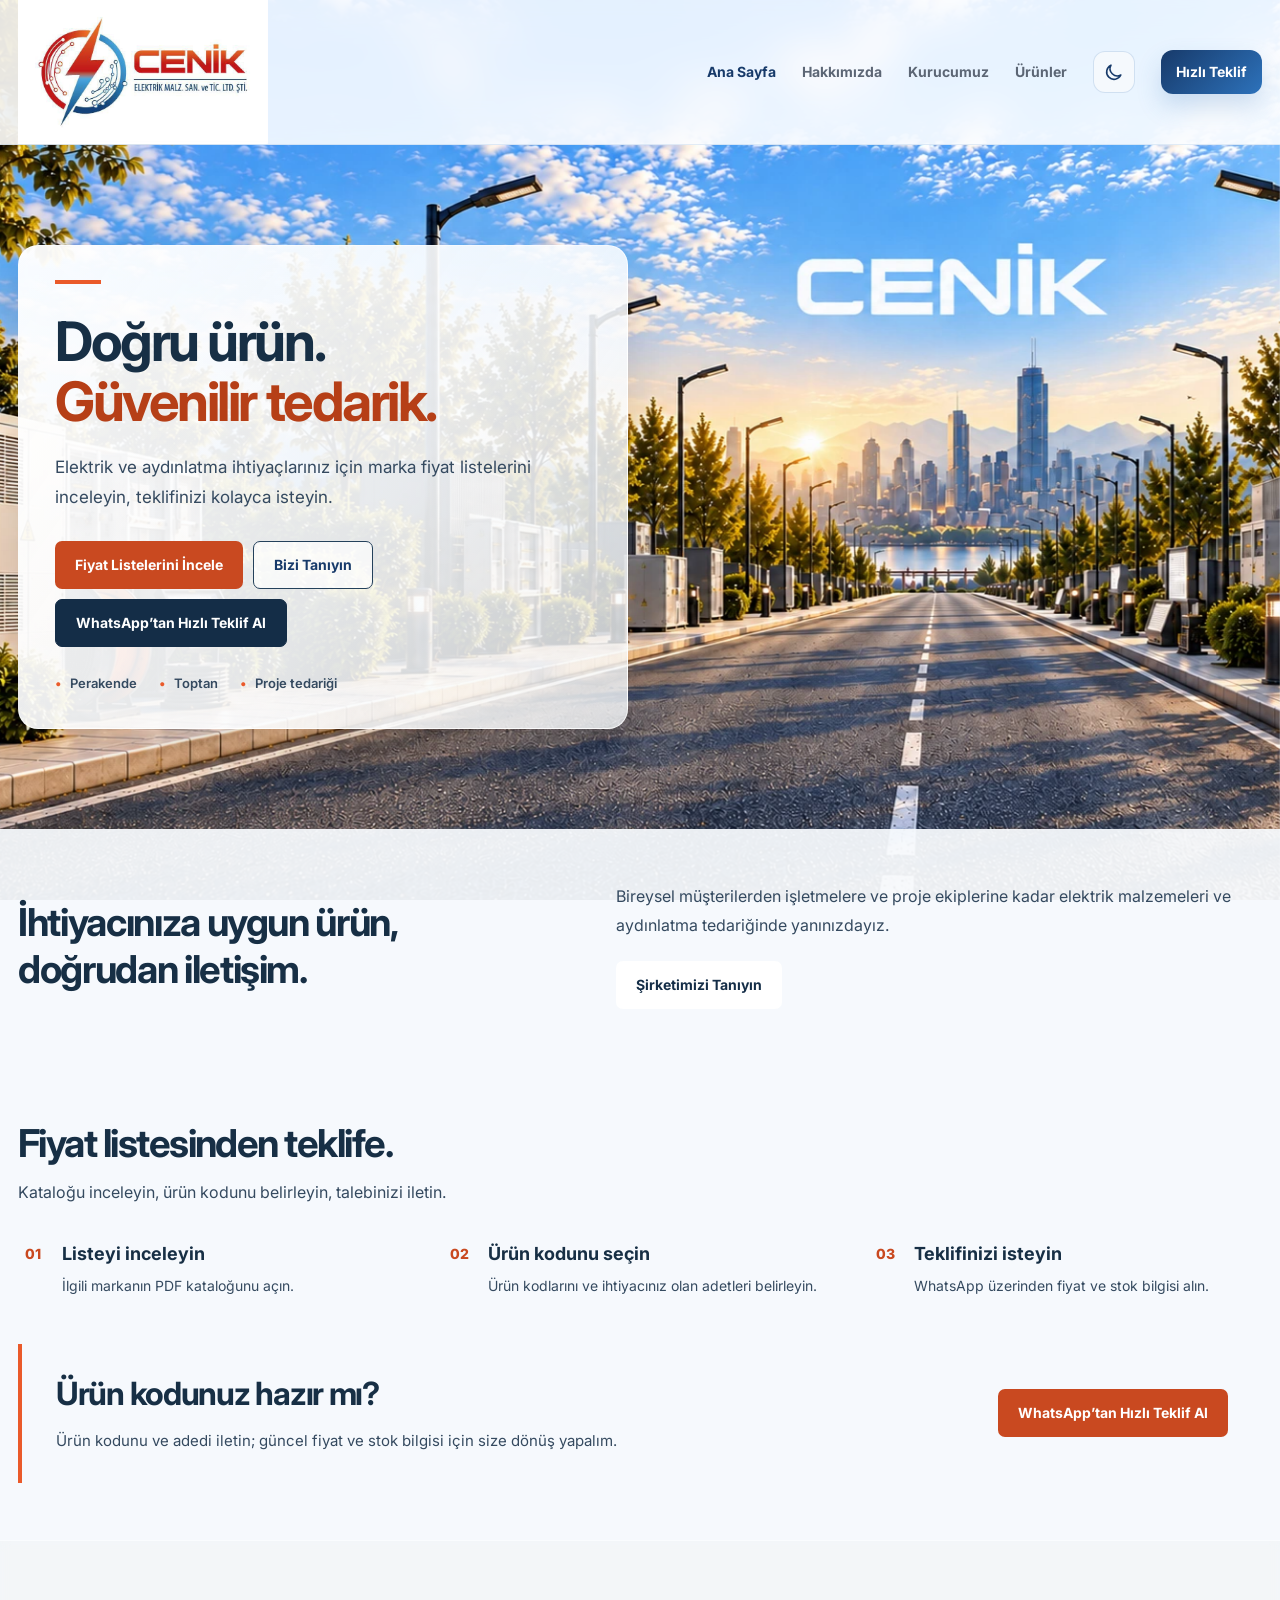
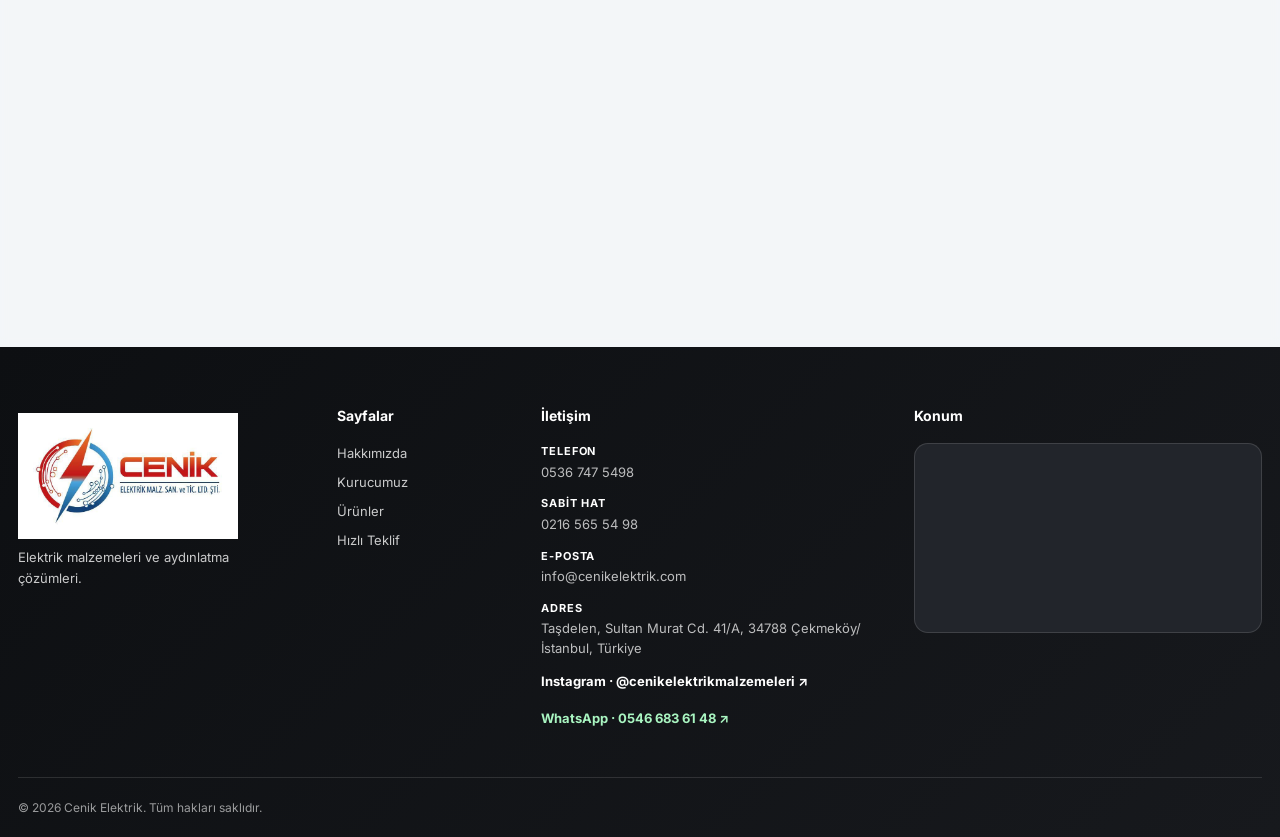
==== index.html @ 005398df "İlk site sürümü" ====
<!DOCTYPE html>
<html lang="tr">
<head>
  <link rel="icon" href="/assets/image/logo.png">
  <meta charset="UTF-8">
  <meta name="viewport" content="width=device-width, initial-scale=1.0">
  <meta name="description" content="Cenik Elektrik kurumsal tanıtım, ürün kataloğu ve teklif talep sitesi.">
  <title>Cenik Elektrik | Elektrik ve Aydınlatma Çözümleri</title>
  <link rel="preconnect" href="https://fonts.googleapis.com">
  <link rel="preconnect" href="https://fonts.gstatic.com" crossorigin>
  <link href="https://fonts.googleapis.com/css2?family=Inter:wght@400;500;600;700;800&display=swap" rel="stylesheet">
  <link rel="stylesheet" href="assets/css/style.css">
  <link rel="stylesheet" href="assets/css/dark-theme.css?v=20260923-v3" data-cenik-dark-theme>
  <script>
    try {
      document.documentElement.dataset.theme =
        localStorage.getItem('cenik-theme') === 'dark' ? 'dark' : 'light';
    } catch (_) {
      document.documentElement.dataset.theme = 'light';
    }
  </script>
</head>
<body>
  <header class="site-header">
    <div class="container nav-wrap">
      <a class="brand" href="index.html" aria-label="Cenik Elektrik ana sayfa"><img class="brand-logo" src="assets/img/logo.png" alt="Cenik Elektrik logosu"></a>

      <button class="menu-toggle" type="button" aria-label="Menüyü aç" aria-expanded="false">
        <span></span><span></span><span></span>
      </button>

      <nav class="main-nav" aria-label="Ana menü">
        <a class="active" href="index.html">Ana Sayfa</a>
        <a href="hakkimizda.html">Hakkımızda</a>
        <a href="kurucumuz.html">Kurucumuz</a>
        <a href="urunler.html">Ürünler</a>
        <button class="theme-toggle" type="button" aria-label="Karanlık temaya geç" title="Karanlık temaya geç" aria-pressed="false">
          <span class="theme-toggle-icon" aria-hidden="true">
            <svg viewBox="0 0 24 24">
              <path d="M20.2 15.6A8.7 8.7 0 0 1 8.4 3.8 8.9 8.9 0 1 0 20.2 15.6Z"></path>
            </svg>
          </span>
          <span class="theme-toggle-label">Koyu Tema</span>
        </button>
        <a class="quote-link" href="teklif.html">Hızlı Teklif</a>
      </nav>
    </div>
  </header>

  <main class="ce-refresh ce-home-page">
    <section class="hero ce-home-hero">
      <div class="container hero-grid">
        <div class="hero-copy">
          <h1>Doğru ürün.<br><span>Güvenilir tedarik.</span></h1>
          <p class="hero-text">Elektrik ve aydınlatma ihtiyaçlarınız için marka fiyat listelerini inceleyin, teklifinizi kolayca isteyin.</p>
          <div class="hero-actions">
            <a class="btn btn-primary" href="urunler.html">Fiyat Listelerini İncele</a>
            <a class="btn btn-secondary" href="hakkimizda.html">Bizi Tanıyın</a>
            <a class="btn btn-whatsapp" href="https://wa.me/905466836148?text=Merhaba%20Cenik%20Elektrik,%20fiyat%20ve%20stok%20bilgisi%20almak%20istiyorum." target="_blank" rel="noopener noreferrer">WhatsApp’tan Hızlı Teklif Al</a>
          </div>
          <div class="hero-points ce-service-types"><span>Perakende</span><span>Toptan</span><span>Proje tedariği</span></div>
        </div>
      </div>
    </section>

    <section class="section section-dark ce-company-section">
      <div class="container split-grid">
        <div>
          <h2>İhtiyacınıza uygun ürün, doğrudan iletişim.</h2>
        </div>
        <div>
          <p>Bireysel müşterilerden işletmelere ve proje ekiplerine kadar elektrik malzemeleri ve aydınlatma tedariğinde yanınızdayız.</p>
          <a class="btn btn-light" href="hakkimizda.html">Şirketimizi Tanıyın</a>
        </div>
      </div>
    </section>

    <section class="section process-section ce-process-section">
      <div class="container">
        <div class="section-heading process-heading">
          <div>
            <h2>Fiyat listesinden teklife.</h2>
            <p class="section-lead">Kataloğu inceleyin, ürün kodunu belirleyin, talebinizi iletin.</p>
          </div>
        </div>

        <div class="steps-grid process-grid">
          <article class="step-card process-card"><span>01</span><h3>Listeyi inceleyin</h3><p>İlgili markanın PDF kataloğunu açın.</p></article>
          <article class="step-card process-card"><span>02</span><h3>Ürün kodunu seçin</h3><p>Ürün kodlarını ve ihtiyacınız olan adetleri belirleyin.</p></article>
          <article class="step-card process-card"><span>03</span><h3>Teklifinizi isteyin</h3><p>WhatsApp üzerinden fiyat ve stok bilgisi alın.</p></article>
        </div>
      </div>
    </section>

    <section class="section contact-banner ce-contact-section">
      <div class="container contact-banner-inner">
        <div>
          <h2>Ürün kodunuz hazır mı?</h2>
          <p>Ürün kodunu ve adedi iletin; güncel fiyat ve stok bilgisi için size dönüş yapalım.</p>
        </div>
        <a class="btn btn-primary" href="teklif.html">WhatsApp’tan Hızlı Teklif Al</a>
      </div>
    </section>

    <section class="section partners-section" aria-labelledby="partners-title">
      <div class="container">
        <div class="section-heading partners-heading">
          <div>
            <h2 id="partners-title">Çözüm Ortaklarımız</h2>
            <p class="section-lead">Çalıştığımız markaların güncel katalog ve fiyat listelerine Ürünler sayfasından ulaşabilirsiniz. İlgilendiğiniz markanın listesini açın, ürün kodunu belirleyin ve WhatsApp üzerinden hızlıca teklif isteyin.</p>
          </div>
        </div>
      </div>
      <div class="partners-marquee" aria-label="Çözüm ortakları logo şeridi">
        <div class="partners-track">
          <div class="partners-group">
              <a class="partner-logo-slot" href="assets/fiyat-listeleri/philips-signify.pdf" target="_blank" rel="noopener noreferrer" aria-label="Philips / Signify fiyat listesini aç" title="Philips / Signify fiyat listesini aç"><img src="assets/img/partners/logo1.jpg" alt="Philips / Signify"></a>
              <a class="partner-logo-slot" href="assets/fiyat-listeleri/ledvance-osram-2026.pdf" target="_blank" rel="noopener noreferrer" aria-label="Ledvance / OSRAM fiyat listesini aç" title="Ledvance / OSRAM fiyat listesini aç"><img src="assets/img/partners/logo2.jpg" alt="Ledvance / OSRAM"></a>
              <a class="partner-logo-slot" href="assets/fiyat-listeleri/ecolink-2026.pdf" target="_blank" rel="noopener noreferrer" aria-label="EcoLink fiyat listesini aç" title="EcoLink fiyat listesini aç"><img src="assets/img/partners/logo3.jpg" alt="EcoLink"></a>
              <a class="partner-logo-slot" href="assets/fiyat-listeleri/alkan-2026.pdf" target="_blank" rel="noopener noreferrer" aria-label="Alkan Aydınlatma fiyat listesini aç" title="Alkan Aydınlatma fiyat listesini aç"><img src="assets/img/partners/logo4.jpg" alt="Alkan Aydınlatma"></a>
              <a class="partner-logo-slot" href="assets/fiyat-listeleri/prysmian.pdf" target="_blank" rel="noopener noreferrer" aria-label="Prysmian fiyat listesini aç" title="Prysmian fiyat listesini aç"><img src="assets/img/partners/logo5.jpg" alt="Prysmian"></a>
              <a class="partner-logo-slot" href="assets/fiyat-listeleri/recber-kablo.pdf" target="_blank" rel="noopener noreferrer" aria-label="Reçber Kablo fiyat listesini aç" title="Reçber Kablo fiyat listesini aç"><img src="assets/img/partners/logo6.jpg" alt="Reçber Kablo"></a>
              <a class="partner-logo-slot" href="assets/fiyat-listeleri/schneider-electric.pdf" target="_blank" rel="noopener noreferrer" aria-label="Schneider Electric fiyat listesini aç" title="Schneider Electric fiyat listesini aç"><img src="assets/img/partners/logo7.jpg" alt="Schneider Electric"></a>
              <a class="partner-logo-slot" href="assets/fiyat-listeleri/chint.pdf" target="_blank" rel="noopener noreferrer" aria-label="CHINT fiyat listesini aç" title="CHINT fiyat listesini aç"><img src="assets/img/partners/logo8.jpg" alt="CHINT"></a>
              <a class="partner-logo-slot" href="assets/fiyat-listeleri/entes-2026.pdf" target="_blank" rel="noopener noreferrer" aria-label="ENTES fiyat listesini aç" title="ENTES fiyat listesini aç"><img src="assets/img/partners/logo9.jpg" alt="ENTES"></a>
              <a class="partner-logo-slot" href="assets/fiyat-listeleri/siemens-2026.pdf" target="_blank" rel="noopener noreferrer" aria-label="Siemens fiyat listesini aç" title="Siemens fiyat listesini aç"><img src="assets/img/partners/logo10.jpg" alt="Siemens"></a>
              <a class="partner-logo-slot" href="assets/fiyat-listeleri/pelsan.pdf" target="_blank" rel="noopener noreferrer" aria-label="Pelsan fiyat listesini aç" title="Pelsan fiyat listesini aç"><img src="assets/img/partners/logo11.jpg" alt="Pelsan"></a>
              <a class="partner-logo-slot" href="assets/fiyat-listeleri/hes-kablo.pdf" target="_blank" rel="noopener noreferrer" aria-label="HES Kablo fiyat listesini aç" title="HES Kablo fiyat listesini aç"><img src="assets/img/partners/logo12.jpg" alt="HES Kablo"></a>
              <a class="partner-logo-slot" href="assets/fiyat-listeleri/legrand-2026.pdf" target="_blank" rel="noopener noreferrer" aria-label="Legrand fiyat listesini aç" title="Legrand fiyat listesini aç"><img src="assets/img/partners/logo13.jpg" alt="Legrand"></a>
              <a class="partner-logo-slot" href="#" aria-label="Çözüm ortağı 14 - bağlantı daha sonra eklenecek"><img src="assets/img/partners/logo14.jpg" alt="Çözüm ortağı logo 14"></a>
              <a class="partner-logo-slot" href="assets/fiyat-listeleri/panasonic-viko-2026.pdf" target="_blank" rel="noopener noreferrer" aria-label="Viko by Panasonic fiyat listesini aç" title="Viko by Panasonic fiyat listesini aç"><img src="assets/img/partners/logo15.jpg" alt="Viko by Panasonic"></a>
              <a class="partner-logo-slot" href="assets/fiyat-listeleri/audio.pdf" target="_blank" rel="noopener noreferrer" aria-label="Audio fiyat listesini aç" title="Audio fiyat listesini aç"><img src="assets/img/partners/logo16.jpg" alt="Audio"></a>
              <a class="partner-logo-slot" href="assets/fiyat-listeleri/ack-2026.pdf" target="_blank" rel="noopener noreferrer" aria-label="ACK fiyat listesini aç" title="ACK fiyat listesini aç"><img src="assets/img/partners/logo17.jpg" alt="ACK"></a>
              <a class="partner-logo-slot" href="assets/fiyat-listeleri/erse-kablo.pdf" target="_blank" rel="noopener noreferrer" aria-label="Erse Kablo fiyat listesini aç" title="Erse Kablo fiyat listesini aç"><img src="assets/img/partners/logo18.jpg" alt="Erse Kablo"></a>
              <a class="partner-logo-slot" href="assets/fiyat-listeleri/oznur-kablo-2026.pdf" target="_blank" rel="noopener noreferrer" aria-label="Öznur Kablo fiyat listesini aç" title="Öznur Kablo fiyat listesini aç"><img src="assets/img/partners/logo19.jpg" alt="Öznur Kablo"></a>
              <a class="partner-logo-slot" href="assets/fiyat-listeleri/unal-kablo.pdf" target="_blank" rel="noopener noreferrer" aria-label="Ünal Kablo fiyat listesini aç" title="Ünal Kablo fiyat listesini aç"><img src="assets/img/partners/logo20.jpg" alt="Ünal Kablo"></a>
              <a class="partner-logo-slot" href="assets/fiyat-listeleri/cetinkaya.pdf" target="_blank" rel="noopener noreferrer" aria-label="Çetinkaya Pano fiyat listesini aç" title="Çetinkaya Pano fiyat listesini aç"><img src="assets/img/partners/logo21.jpg" alt="Çetinkaya Pano"></a>
              <a class="partner-logo-slot" href="assets/fiyat-listeleri/onka-2026.pdf" target="_blank" rel="noopener noreferrer" aria-label="ONKA fiyat listesini aç" title="ONKA fiyat listesini aç"><img src="assets/img/partners/logo22.jpg" alt="ONKA"></a>
              <a class="partner-logo-slot" href="assets/fiyat-listeleri/wago-2026.pdf" target="_blank" rel="noopener noreferrer" aria-label="WAGO fiyat listesini aç" title="WAGO fiyat listesini aç"><img src="assets/img/partners/logo23.jpg" alt="WAGO"></a>
              <a class="partner-logo-slot" href="#" aria-label="Çözüm ortağı 24 - bağlantı daha sonra eklenecek"><img src="assets/img/partners/logo24.jpg" alt="Çözüm ortağı logo 24"></a>
              <a class="partner-logo-slot" href="assets/fiyat-listeleri/inoled-2026.pdf" target="_blank" rel="noopener noreferrer" aria-label="Inoled fiyat listesini aç" title="Inoled fiyat listesini aç"><img src="assets/img/partners/logo25.jpg" alt="Inoled"></a>
              <a class="partner-logo-slot" href="assets/fiyat-listeleri/mutlusan.pdf" target="_blank" rel="noopener noreferrer" aria-label="Mutlusan Electric fiyat listesini aç" title="Mutlusan Electric fiyat listesini aç"><img src="assets/img/partners/logo26.jpg" alt="Mutlusan Electric"></a>
              <a class="partner-logo-slot" href="#" aria-label="Çözüm ortağı 27 - bağlantı daha sonra eklenecek"><img src="assets/img/partners/logo27.jpg" alt="Çözüm ortağı logo 27"></a>
              <a class="partner-logo-slot" href="assets/fiyat-listeleri/sutem.pdf" target="_blank" rel="noopener noreferrer" aria-label="SUTEM fiyat listesini aç" title="SUTEM fiyat listesini aç"><img src="assets/img/partners/logo28.jpg" alt="SUTEM"></a>
              <a class="partner-logo-slot" href="assets/fiyat-listeleri/tongun.pdf" target="_blank" rel="noopener noreferrer" aria-label="Tongün fiyat listesini aç" title="Tongün fiyat listesini aç"><img src="assets/img/partners/logo29.jpg" alt="Tongün"></a>
              <a class="partner-logo-slot" href="#" aria-label="Çözüm ortağı 30 - bağlantı daha sonra eklenecek"><img src="assets/img/partners/logo30.jpg" alt="Çözüm ortağı logo 30"></a>
              <a class="partner-logo-slot" href="#" aria-label="Çözüm ortağı 31 - bağlantı daha sonra eklenecek"><img src="assets/img/partners/logo31.jpg" alt="Çözüm ortağı logo 31"></a>
              <a class="partner-logo-slot" href="#" aria-label="Çözüm ortağı 32 - bağlantı daha sonra eklenecek"><img src="assets/img/partners/logo32.jpg" alt="Çözüm ortağı logo 32"></a>
              <a class="partner-logo-slot" href="assets/fiyat-listeleri/bemis-2026.pdf" target="_blank" rel="noopener noreferrer" aria-label="Bemis fiyat listesini aç" title="Bemis fiyat listesini aç"><img src="assets/img/partners/logo33.jpg" alt="Bemis"></a>
              <a class="partner-logo-slot" href="#" aria-label="Çözüm ortağı 34 - bağlantı daha sonra eklenecek"><img src="assets/img/partners/logo34.jpg" alt="Çözüm ortağı logo 34"></a>
          </div>
          <div class="partners-group" aria-hidden="true">
              <a class="partner-logo-slot" href="assets/fiyat-listeleri/philips-signify.pdf" target="_blank" rel="noopener noreferrer" aria-label="Philips / Signify fiyat listesini aç" title="Philips / Signify fiyat listesini aç"><img src="assets/img/partners/logo1.jpg" alt="Philips / Signify"></a>
              <a class="partner-logo-slot" href="assets/fiyat-listeleri/ledvance-osram-2026.pdf" target="_blank" rel="noopener noreferrer" aria-label="Ledvance / OSRAM fiyat listesini aç" title="Ledvance / OSRAM fiyat listesini aç"><img src="assets/img/partners/logo2.jpg" alt="Ledvance / OSRAM"></a>
              <a class="partner-logo-slot" href="assets/fiyat-listeleri/ecolink-2026.pdf" target="_blank" rel="noopener noreferrer" aria-label="EcoLink fiyat listesini aç" title="EcoLink fiyat listesini aç"><img src="assets/img/partners/logo3.jpg" alt="EcoLink"></a>
              <a class="partner-logo-slot" href="assets/fiyat-listeleri/alkan-2026.pdf" target="_blank" rel="noopener noreferrer" aria-label="Alkan Aydınlatma fiyat listesini aç" title="Alkan Aydınlatma fiyat listesini aç"><img src="assets/img/partners/logo4.jpg" alt="Alkan Aydınlatma"></a>
              <a class="partner-logo-slot" href="assets/fiyat-listeleri/prysmian.pdf" target="_blank" rel="noopener noreferrer" aria-label="Prysmian fiyat listesini aç" title="Prysmian fiyat listesini aç"><img src="assets/img/partners/logo5.jpg" alt="Prysmian"></a>
              <a class="partner-logo-slot" href="assets/fiyat-listeleri/recber-kablo.pdf" target="_blank" rel="noopener noreferrer" aria-label="Reçber Kablo fiyat listesini aç" title="Reçber Kablo fiyat listesini aç"><img src="assets/img/partners/logo6.jpg" alt="Reçber Kablo"></a>
              <a class="partner-logo-slot" href="assets/fiyat-listeleri/schneider-electric.pdf" target="_blank" rel="noopener noreferrer" aria-label="Schneider Electric fiyat listesini aç" title="Schneider Electric fiyat listesini aç"><img src="assets/img/partners/logo7.jpg" alt="Schneider Electric"></a>
              <a class="partner-logo-slot" href="assets/fiyat-listeleri/chint.pdf" target="_blank" rel="noopener noreferrer" aria-label="CHINT fiyat listesini aç" title="CHINT fiyat listesini aç"><img src="assets/img/partners/logo8.jpg" alt="CHINT"></a>
              <a class="partner-logo-slot" href="assets/fiyat-listeleri/entes-2026.pdf" target="_blank" rel="noopener noreferrer" aria-label="ENTES fiyat listesini aç" title="ENTES fiyat listesini aç"><img src="assets/img/partners/logo9.jpg" alt="ENTES"></a>
              <a class="partner-logo-slot" href="assets/fiyat-listeleri/siemens-2026.pdf" target="_blank" rel="noopener noreferrer" aria-label="Siemens fiyat listesini aç" title="Siemens fiyat listesini aç"><img src="assets/img/partners/logo10.jpg" alt="Siemens"></a>
              <a class="partner-logo-slot" href="assets/fiyat-listeleri/pelsan.pdf" target="_blank" rel="noopener noreferrer" aria-label="Pelsan fiyat listesini aç" title="Pelsan fiyat listesini aç"><img src="assets/img/partners/logo11.jpg" alt="Pelsan"></a>
              <a class="partner-logo-slot" href="assets/fiyat-listeleri/hes-kablo.pdf" target="_blank" rel="noopener noreferrer" aria-label="HES Kablo fiyat listesini aç" title="HES Kablo fiyat listesini aç"><img src="assets/img/partners/logo12.jpg" alt="HES Kablo"></a>
              <a class="partner-logo-slot" href="assets/fiyat-listeleri/legrand-2026.pdf" target="_blank" rel="noopener noreferrer" aria-label="Legrand fiyat listesini aç" title="Legrand fiyat listesini aç"><img src="assets/img/partners/logo13.jpg" alt="Legrand"></a>
              <a class="partner-logo-slot" href="#" aria-label="Çözüm ortağı 14 - bağlantı daha sonra eklenecek"><img src="assets/img/partners/logo14.jpg" alt="Çözüm ortağı logo 14"></a>
              <a class="partner-logo-slot" href="assets/fiyat-listeleri/panasonic-viko-2026.pdf" target="_blank" rel="noopener noreferrer" aria-label="Viko by Panasonic fiyat listesini aç" title="Viko by Panasonic fiyat listesini aç"><img src="assets/img/partners/logo15.jpg" alt="Viko by Panasonic"></a>
              <a class="partner-logo-slot" href="assets/fiyat-listeleri/audio.pdf" target="_blank" rel="noopener noreferrer" aria-label="Audio fiyat listesini aç" title="Audio fiyat listesini aç"><img src="assets/img/partners/logo16.jpg" alt="Audio"></a>
              <a class="partner-logo-slot" href="assets/fiyat-listeleri/ack-2026.pdf" target="_blank" rel="noopener noreferrer" aria-label="ACK fiyat listesini aç" title="ACK fiyat listesini aç"><img src="assets/img/partners/logo17.jpg" alt="ACK"></a>
              <a class="partner-logo-slot" href="assets/fiyat-listeleri/erse-kablo.pdf" target="_blank" rel="noopener noreferrer" aria-label="Erse Kablo fiyat listesini aç" title="Erse Kablo fiyat listesini aç"><img src="assets/img/partners/logo18.jpg" alt="Erse Kablo"></a>
              <a class="partner-logo-slot" href="assets/fiyat-listeleri/oznur-kablo-2026.pdf" target="_blank" rel="noopener noreferrer" aria-label="Öznur Kablo fiyat listesini aç" title="Öznur Kablo fiyat listesini aç"><img src="assets/img/partners/logo19.jpg" alt="Öznur Kablo"></a>
              <a class="partner-logo-slot" href="assets/fiyat-listeleri/unal-kablo.pdf" target="_blank" rel="noopener noreferrer" aria-label="Ünal Kablo fiyat listesini aç" title="Ünal Kablo fiyat listesini aç"><img src="assets/img/partners/logo20.jpg" alt="Ünal Kablo"></a>
              <a class="partner-logo-slot" href="assets/fiyat-listeleri/cetinkaya.pdf" target="_blank" rel="noopener noreferrer" aria-label="Çetinkaya Pano fiyat listesini aç" title="Çetinkaya Pano fiyat listesini aç"><img src="assets/img/partners/logo21.jpg" alt="Çetinkaya Pano"></a>
              <a class="partner-logo-slot" href="assets/fiyat-listeleri/onka-2026.pdf" target="_blank" rel="noopener noreferrer" aria-label="ONKA fiyat listesini aç" title="ONKA fiyat listesini aç"><img src="assets/img/partners/logo22.jpg" alt="ONKA"></a>
              <a class="partner-logo-slot" href="assets/fiyat-listeleri/wago-2026.pdf" target="_blank" rel="noopener noreferrer" aria-label="WAGO fiyat listesini aç" title="WAGO fiyat listesini aç"><img src="assets/img/partners/logo23.jpg" alt="WAGO"></a>
              <a class="partner-logo-slot" href="#" aria-label="Çözüm ortağı 24 - bağlantı daha sonra eklenecek"><img src="assets/img/partners/logo24.jpg" alt="Çözüm ortağı logo 24"></a>
              <a class="partner-logo-slot" href="assets/fiyat-listeleri/inoled-2026.pdf" target="_blank" rel="noopener noreferrer" aria-label="Inoled fiyat listesini aç" title="Inoled fiyat listesini aç"><img src="assets/img/partners/logo25.jpg" alt="Inoled"></a>
              <a class="partner-logo-slot" href="assets/fiyat-listeleri/mutlusan.pdf" target="_blank" rel="noopener noreferrer" aria-label="Mutlusan Electric fiyat listesini aç" title="Mutlusan Electric fiyat listesini aç"><img src="assets/img/partners/logo26.jpg" alt="Mutlusan Electric"></a>
              <a class="partner-logo-slot" href="#" aria-label="Çözüm ortağı 27 - bağlantı daha sonra eklenecek"><img src="assets/img/partners/logo27.jpg" alt="Çözüm ortağı logo 27"></a>
              <a class="partner-logo-slot" href="assets/fiyat-listeleri/sutem.pdf" target="_blank" rel="noopener noreferrer" aria-label="SUTEM fiyat listesini aç" title="SUTEM fiyat listesini aç"><img src="assets/img/partners/logo28.jpg" alt="SUTEM"></a>
              <a class="partner-logo-slot" href="assets/fiyat-listeleri/tongun.pdf" target="_blank" rel="noopener noreferrer" aria-label="Tongün fiyat listesini aç" title="Tongün fiyat listesini aç"><img src="assets/img/partners/logo29.jpg" alt="Tongün"></a>
              <a class="partner-logo-slot" href="#" aria-label="Çözüm ortağı 30 - bağlantı daha sonra eklenecek"><img src="assets/img/partners/logo30.jpg" alt="Çözüm ortağı logo 30"></a>
              <a class="partner-logo-slot" href="#" aria-label="Çözüm ortağı 31 - bağlantı daha sonra eklenecek"><img src="assets/img/partners/logo31.jpg" alt="Çözüm ortağı logo 31"></a>
              <a class="partner-logo-slot" href="#" aria-label="Çözüm ortağı 32 - bağlantı daha sonra eklenecek"><img src="assets/img/partners/logo32.jpg" alt="Çözüm ortağı logo 32"></a>
              <a class="partner-logo-slot" href="assets/fiyat-listeleri/bemis-2026.pdf" target="_blank" rel="noopener noreferrer" aria-label="Bemis fiyat listesini aç" title="Bemis fiyat listesini aç"><img src="assets/img/partners/logo33.jpg" alt="Bemis"></a>
              <a class="partner-logo-slot" href="#" aria-label="Çözüm ortağı 34 - bağlantı daha sonra eklenecek"><img src="assets/img/partners/logo34.jpg" alt="Çözüm ortağı logo 34"></a>
          </div>
        </div>
      </div>
    </section>
  </main>

  <footer class="site-footer">
    <div class="container footer-grid footer-grid-contact">
      <div class="footer-brand-block">
        <a class="brand brand-footer" href="index.html"><img class="brand-logo brand-logo-footer" src="assets/img/logo.png" alt="Cenik Elektrik logosu"></a>
        <p>Elektrik malzemeleri ve aydınlatma çözümleri.</p>
      </div>
      <div class="footer-links-block">
        <h3>Sayfalar</h3>
        <a href="hakkimizda.html">Hakkımızda</a>
        <a href="kurucumuz.html">Kurucumuz</a>
        <a href="urunler.html">Ürünler</a>
        <a href="teklif.html">Hızlı Teklif</a>
      </div>
      <div class="footer-contact-block">
        <h3>İletişim</h3>
        <a class="footer-contact-link" href="tel:+905367475498"><strong>Telefon</strong><span>0536 747 5498</span></a>
        <a class="footer-contact-link" href="tel:+902165655498"><strong>Sabit Hat</strong><span>0216 565 54 98</span></a>
        <a class="footer-contact-link" href="mailto:info@cenikelektrik.com"><strong>E-posta</strong><span>info@cenikelektrik.com</span></a>
        <a class="footer-contact-link" href="https://maps.app.goo.gl/WrhLXHoWNJ3X38SJA" target="_blank" rel="noopener noreferrer"><strong>Adres</strong><span>Taşdelen, Sultan Murat Cd. 41/A, 34788 Çekmeköy/İstanbul, Türkiye</span></a>
        <div class="footer-socials">
          <a class="social-link" href="https://www.instagram.com/cenikelektrikmalzemeleri/" target="_blank" rel="noopener noreferrer">Instagram · @cenikelektrikmalzemeleri ↗</a>
          <a class="social-link whatsapp-social-link" href="https://wa.me/905466836148" target="_blank" rel="noopener noreferrer">WhatsApp · 0546 683 61 48 ↗</a>
        </div>
      </div>
      <div class="footer-map-block">
        <h3>Konum</h3>
        <div class="map-frame">
          <iframe title="Cenik Elektrik Google Haritalar konumu" src="https://www.google.com/maps?q=Taşdelen,+Sultan+Murat+Cd.+41%2FA,+34788+Çekmeköy%2Fİstanbul,+Türkiye&amp;output=embed" loading="lazy" referrerpolicy="no-referrer-when-downgrade" allowfullscreen></iframe>
          <a class="map-direct-link" href="https://maps.app.goo.gl/WrhLXHoWNJ3X38SJA" target="_blank" rel="noopener noreferrer" aria-label="Cenik Elektrik resmi Google Haritalar konumunu aç ve yol tarifi al"></a>
        </div>
      </div>
    </div>
    <div class="container footer-bottom">© <span data-current-year></span> Cenik Elektrik. Tüm hakları saklıdır.</div>
  </footer>

  <script src="assets/js/app.js?v=20260923-v3"></script>
</body>
</html>
---- assets/css/style.css ----
:root {
  --orange: #ea5a2a;
  --orange-dark: #cc3f19;
  --blue: #2d72bb;
  --blue-light: #52ade5;
  --blue-dark: #173a6a;
  --ink: #0f1724;
  --dark: #122033;
  --gray-900: #223042;
  --gray-700: #5c6675;
  --gray-500: #8993a1;
  --gray-300: #d4dde7;
  --gray-200: #e8eef4;
  --gray-100: #f4f8fb;
  --white: #ffffff;
  --radius: 18px;
  --shadow: 0 18px 55px rgba(16, 33, 56, 0.10);
  --container: 1280px;
}

* { box-sizing: border-box; }
html { scroll-behavior: smooth; }
body { margin: 0; font-family: "Inter", Arial, sans-serif; color: var(--ink); background: var(--white); line-height: 1.6; }
a { color: inherit; text-decoration: none; }
button, input, select, textarea { font: inherit; }
img { max-width: 100%; display: block; }
.container { width: min(calc(100% - 36px), var(--container)); margin-inline: auto; }

.site-header {
  position: sticky; top: 0; z-index: 50;
  background: rgba(255,255,255,0.94);
  backdrop-filter: blur(14px);
  border-bottom: 1px solid rgba(45,114,187,0.12);
}
.nav-wrap { min-height: 104px; display: flex; align-items: center; justify-content: space-between; gap: 28px; }
.brand { display: inline-flex; align-items: center; }
.brand-logo { width: 250px; height: auto; object-fit: contain; }
.brand-logo-footer { width: 220px; }
.main-nav { display: flex; align-items: center; gap: 26px; font-size: 14px; font-weight: 700; }
.main-nav a { color: var(--gray-700); transition: 0.2s ease; }
.main-nav a:hover, .main-nav a.active { color: var(--blue-dark); }
.quote-link {
  background: linear-gradient(135deg, var(--blue-dark), var(--blue));
  color: var(--white) !important;
  padding: 11px 15px; border-radius: 12px;
  box-shadow: 0 12px 24px rgba(45,114,187,0.22);
}
.menu-toggle { display: none; border: 0; background: transparent; padding: 8px; }
.menu-toggle span { display: block; width: 25px; height: 2px; background: var(--blue-dark); margin: 5px 0; }

.hero {
  overflow: hidden;
  position: relative;
  padding: 84px 0 76px;
  background:
    linear-gradient(90deg, rgba(255,255,255,0.98) 0%, rgba(255,255,255,0.96) 18%, rgba(255,255,255,0.88) 34%, rgba(255,255,255,0.68) 48%, rgba(255,255,255,0.28) 70%),
    url("../img/hero-background.png");
  background-size: cover;
  background-position: center center;
  background-repeat: no-repeat;
}
.hero-grid { display: grid; grid-template-columns: 1fr; gap: 0; align-items: center; }
.hero-copy { max-width: 690px; }
.eyebrow { margin: 0 0 14px; color: var(--blue); font-size: 12px; font-weight: 800; letter-spacing: 0.16em; }
.hero h1, .page-hero h1 { max-width: 760px; margin: 0; font-size: clamp(42px, 6vw, 74px); line-height: 1.02; letter-spacing: -0.05em; }
.hero-text { max-width: 620px; margin: 25px 0 0; color: var(--gray-700); font-size: 18px; }
.hero-actions { display: flex; gap: 12px; margin-top: 32px; flex-wrap: wrap; }
.btn { display: inline-flex; align-items: center; justify-content: center; min-height: 48px; padding: 0 20px; border: 0; border-radius: 12px; cursor: pointer; font-weight: 700; transition: transform 0.2s ease, background 0.2s ease, box-shadow 0.2s ease; }
.btn:hover { transform: translateY(-2px); }
.btn-primary { background: linear-gradient(135deg, var(--orange), var(--orange-dark)); color: var(--white); box-shadow: 0 12px 24px rgba(234,90,42,0.22); }
.btn-secondary { background: rgba(255,255,255,0.86); border: 1px solid rgba(45,114,187,0.18); color: var(--blue-dark); }
.btn-light { background: var(--white); color: var(--blue-dark); margin-top: 22px; }
.btn-full { width: 100%; }
.hero-points { display: flex; flex-wrap: wrap; gap: 18px; margin-top: 30px; color: var(--gray-700); font-size: 13px; font-weight: 600; }
.hero-points span::before { content: "•"; color: var(--orange); margin-right: 8px; }
.hero-visual { display: none; }

.section { padding: 88px 0; }
.section-muted { background: linear-gradient(180deg, #fbfdff 0%, var(--gray-100) 100%); }
.section-heading { display: flex; align-items: end; justify-content: space-between; gap: 30px; margin-bottom: 34px; }
.section h2 { margin: 0; font-size: clamp(32px, 4vw, 48px); line-height: 1.1; letter-spacing: -0.04em; }
.text-link { font-weight: 700; color: var(--blue); }
.category-grid { display: grid; grid-template-columns: repeat(4, 1fr); gap: 18px; }
.category-card { min-height: 250px; display: flex; flex-direction: column; padding: 26px; border: 1px solid var(--gray-200); border-radius: var(--radius); transition: 0.2s ease; background: linear-gradient(180deg, #ffffff 0%, #fdfefe 100%); }
.category-card:hover { transform: translateY(-5px); border-color: rgba(45,114,187,0.4); box-shadow: var(--shadow); }
.category-card span { color: var(--orange); font-weight: 800; }
.category-card h3 { margin: auto 0 8px; font-size: 23px; }
.category-card p { margin: 0; color: var(--gray-700); }
.section-dark { background: linear-gradient(135deg, #102338, #173a6a); color: var(--white); }
.eyebrow-light { color: #8ed4ff; }
.split-grid { display: grid; grid-template-columns: 1fr 1fr; gap: 80px; align-items: start; }
.split-grid p { color: rgba(255,255,255,0.82); font-size: 18px; }
.steps-grid { display: grid; grid-template-columns: repeat(3, 1fr); gap: 20px; }
.step-card { padding: 30px; background: var(--gray-100); border-radius: var(--radius); border: 1px solid rgba(45,114,187,0.08); }
.step-card span { display: grid; width: 42px; height: 42px; place-items: center; margin-bottom: 35px; background: linear-gradient(135deg, var(--orange), var(--orange-dark)); color: var(--white); border-radius: 12px; font-weight: 800; }
.step-card h3 { margin: 0 0 8px; }
.step-card p { margin: 0; color: var(--gray-700); }
.contact-banner { padding-top: 0; }
.contact-banner-inner { display: flex; align-items: center; justify-content: space-between; gap: 30px; padding: 44px; background: linear-gradient(145deg, #f6fbff, #fff8f5); border-radius: 24px; border: 1px solid rgba(45,114,187,0.10); }
.contact-banner-inner p { margin-bottom: 0; color: var(--gray-700); }

.page-hero {
  padding: 86px 0;
  background: radial-gradient(circle at 92% 18%, rgba(82,173,229,0.15), transparent 22%), linear-gradient(135deg, #f7fbff, #fff9f6);
  border-bottom: 1px solid var(--gray-200);
}
.page-hero.compact { padding: 64px 0; }
.page-hero p:last-child { max-width: 720px; color: var(--gray-700); font-size: 17px; }
.content-grid { display: grid; grid-template-columns: 0.8fr 1.2fr; gap: 70px; }
.prose { color: var(--gray-700); font-size: 17px; }
.prose p:first-child { margin-top: 0; }
.prose blockquote { margin: 32px 0; padding: 24px 28px; border-left: 5px solid var(--orange); background: linear-gradient(145deg, #ffffff, #f4f8fb); color: var(--ink); font-size: 20px; font-weight: 700; box-shadow: var(--shadow); }
.values-grid { display: grid; grid-template-columns: repeat(3, 1fr); gap: 22px; }
.values-grid article { background: var(--white); padding: 30px; border-radius: var(--radius); border: 1px solid rgba(45,114,187,0.08); }
.values-grid span { color: var(--orange); font-weight: 800; }
.values-grid h3 { font-size: 24px; }
.values-grid p { color: var(--gray-700); }
.founder-grid { display: grid; grid-template-columns: 0.8fr 1.2fr; gap: 70px; align-items: center; }
.founder-photo { min-height: 520px; display: grid; place-items: center; border-radius: 24px; background: linear-gradient(145deg, #173a6a, #0e1c2f); color: #d5e6f9; text-align: center; }
.founder-copy h2 { color: var(--ink); }

.page-hero-actions { display: flex; flex-wrap: wrap; gap: 12px; margin-top: 26px; }

.price-list-section { padding-top: 46px; background: linear-gradient(180deg, #ffffff 0%, #fbfdff 100%); }
.price-list-toolbar {
  display: grid; grid-template-columns: minmax(0, 1fr) auto; gap: 18px; align-items: end;
  margin-bottom: 18px; padding: 18px; border: 1px solid rgba(45,114,187,0.10);
  border-radius: var(--radius); background: linear-gradient(145deg, #f6fbff, #fffaf8);
}
.price-search-box { display: grid; gap: 7px; color: var(--gray-700); font-size: 12px; font-weight: 800; }
.price-search-box input {
  width: 100%; min-height: 48px; padding: 10px 14px; border: 1px solid var(--gray-300);
  border-radius: 11px; background: #ffffff; color: var(--ink); outline: none;
}
.price-search-box input:focus, .whatsapp-form-card input:focus, .whatsapp-form-card textarea:focus {
  border-color: var(--blue); box-shadow: 0 0 0 3px rgba(45,114,187,0.12);
}
.price-list-summary { min-width: 150px; display: flex; align-items: baseline; justify-content: flex-end; gap: 8px; color: var(--gray-700); }
.price-list-summary strong { color: var(--blue-dark); font-size: 30px; line-height: 1; }
.price-list-summary span { font-size: 12px; font-weight: 700; }
.price-list-info { display: grid; grid-template-columns: repeat(3, 1fr); gap: 12px; margin: 0 0 28px; }
.price-list-info > div { display: flex; align-items: center; gap: 12px; min-height: 70px; padding: 14px 16px; border: 1px solid var(--gray-200); border-radius: 14px; background: #ffffff; }
.price-list-info strong { display: grid; place-items: center; flex: 0 0 34px; width: 34px; height: 34px; border-radius: 10px; background: linear-gradient(135deg, var(--orange), var(--orange-dark)); color: #fff; font-size: 12px; }
.price-list-info span { color: var(--gray-700); font-size: 13px; font-weight: 600; line-height: 1.45; }
.price-list-grid { display: grid; grid-template-columns: repeat(3, minmax(0, 1fr)); gap: 20px; }
.price-list-card { overflow: hidden; border: 1px solid rgba(17,24,39,0.10); border-radius: var(--radius); background: #fff; transition: transform .22s ease, box-shadow .22s ease, border-color .22s ease; }
.price-list-card:hover { transform: translateY(-4px); border-color: rgba(45,114,187,0.28); box-shadow: var(--shadow); }
.price-brand-logo { height: 154px; display: grid; place-items: center; padding: 22px; background: linear-gradient(145deg, #f8fbfe, #ffffff); border-bottom: 1px solid var(--gray-200); }
.price-brand-logo img { width: 100%; height: 100%; max-width: 220px; max-height: 92px; object-fit: contain; }
.price-list-card-body { padding: 20px; }
.price-list-card-heading { display: flex; justify-content: space-between; gap: 16px; align-items: flex-start; }
.price-list-label { display: block; margin-bottom: 6px; color: var(--orange-dark); font-size: 10px; font-weight: 800; letter-spacing: .10em; }
.price-list-card h2 { margin: 0; font-size: 22px; line-height: 1.2; }
.pdf-badge { flex: 0 0 auto; padding: 6px 8px; border-radius: 8px; background: #eef5fb; color: var(--blue-dark); font-size: 10px; font-weight: 800; letter-spacing: .08em; }
.price-list-card p { min-height: 62px; margin: 14px 0 18px; color: var(--gray-700); font-size: 13px; line-height: 1.55; }
.price-list-actions { display: grid; grid-template-columns: 1fr 1fr; gap: 9px; }
.price-list-actions .btn { min-height: 43px; padding-inline: 12px; font-size: 12px; text-align: center; }
.price-pdf-unavailable { display: grid; min-height: 43px; place-items: center; padding: 0 12px; border: 1px dashed var(--gray-300); border-radius: 12px; background: var(--gray-100); color: var(--gray-500); font-size: 12px; font-weight: 800; }
.btn-outline { border: 1px solid rgba(45,114,187,0.20); color: var(--blue-dark); background: var(--white); }
.price-quote-banner { padding-top: 0; }
.price-quote-banner-inner { display: flex; align-items: center; justify-content: space-between; gap: 30px; padding: 38px 42px; border-radius: 22px; border: 1px solid rgba(45,114,187,0.10); background: linear-gradient(145deg, #f6fbff, #fff8f5); }
.price-quote-banner-inner h2 { margin: 0; font-size: clamp(26px, 3vw, 38px); }
.price-quote-banner-inner p:last-child { max-width: 760px; margin-bottom: 0; color: var(--gray-700); }

.quote-layout { display: grid; grid-template-columns: .9fr 1.1fr; gap: 28px; align-items: start; }
.quote-guide-card { padding: 30px; border: 1px solid rgba(17,24,39,0.09); border-radius: var(--radius); background: linear-gradient(160deg, #ffffff, #f8fbfe); }
.quote-guide-card h2 { margin-top: 0; font-size: 32px; }
.quote-guide-steps { display: grid; gap: 10px; margin: 26px 0; }
.quote-guide-steps article { display: grid; grid-template-columns: 42px 1fr; gap: 14px; align-items: start; padding: 15px; border: 1px solid var(--gray-200); border-radius: 14px; background: #fff; }
.quote-guide-steps article > span { display: grid; width: 42px; height: 34px; place-items: center; border-radius: 10px; background: linear-gradient(135deg, var(--blue-dark), var(--blue)); color: #fff; font-size: 11px; font-weight: 800; }
.quote-guide-steps h3 { margin: 0 0 4px; font-size: 16px; }
.quote-guide-steps p { margin: 0; color: var(--gray-700); font-size: 13px; }
.quote-form-card { position: sticky; top: 118px; padding: 28px; border-radius: var(--radius); border: 1px solid rgba(45,114,187,0.10); background: linear-gradient(145deg, #f6fbff, #fffaf8); }
.quote-form-heading { display: flex; align-items: center; gap: 12px; margin-bottom: 20px; }
.quote-form-heading p { margin: 0; color: var(--gray-700); font-size: 12px; font-weight: 700; }
.quote-form-heading h2 { margin: 2px 0 0; font-size: 28px; }
.whatsapp-dot { width: 42px; height: 42px; border-radius: 50%; background: #25D366; box-shadow: 0 8px 20px rgba(37,211,102,.25); }
.whatsapp-form-card form { display: grid; gap: 14px; }
.whatsapp-form-card label { display: grid; gap: 7px; color: var(--gray-700); font-size: 12px; font-weight: 800; }
.optional-label { color: var(--gray-500); font-size: 10px; font-weight: 600; }
.whatsapp-form-card input, .whatsapp-form-card textarea { width: 100%; min-height: 46px; padding: 10px 12px; border: 1px solid var(--gray-300); border-radius: 10px; background: #fff; color: var(--ink); outline: none; }
.whatsapp-form-card textarea { resize: vertical; }
.whatsapp-direct-button, .whatsapp-submit-button { background: #1fae54; color: #fff; box-shadow: 0 12px 24px rgba(31,174,84,.20); }
.whatsapp-direct-button:hover, .whatsapp-submit-button:hover { background: #188d45; }
.quote-privacy-note { margin: 0; color: var(--gray-500); font-size: 11px; line-height: 1.5; }
.empty-state { grid-column: 1 / -1; padding: 48px 24px; border: 1px dashed var(--gray-300); border-radius: var(--radius); text-align: center; background: linear-gradient(145deg, #ffffff, #f6fbff); }
.empty-state h2 { margin-top: 0; }

.site-footer { padding: 56px 0 20px; background: linear-gradient(135deg, #0d1828, #173a6a); color: var(--white); }
.footer-grid { display: grid; grid-template-columns: 1.4fr 0.7fr 1fr; gap: 50px; }
.footer-grid h3 { margin-top: 0; font-size: 15px; color: #e6f3ff; }
.footer-grid p, .footer-grid a { display: block; color: rgba(255,255,255,0.78); font-size: 13px; margin: 8px 0; }
.footer-bottom { margin-top: 40px; padding-top: 20px; border-top: 1px solid rgba(255,255,255,0.12); color: rgba(255,255,255,0.58); font-size: 12px; }
.toast { position: fixed; right: 20px; bottom: 20px; z-index: 100; padding: 14px 18px; border-radius: 12px; background: linear-gradient(135deg, var(--blue-dark), var(--blue)); color: var(--white); box-shadow: var(--shadow); transform: translateY(20px); opacity: 0; transition: 0.25s ease; }
.toast.show { transform: translateY(0); opacity: 1; }

@media (max-width: 980px) {
  .menu-toggle { display: block; }
  .main-nav { position: absolute; top: 104px; left: 18px; right: 18px; display: none; flex-direction: column; align-items: stretch; gap: 0; padding: 12px; background: var(--white); border: 1px solid var(--gray-200); border-radius: 14px; box-shadow: var(--shadow); }
  .main-nav.open { display: flex; }
  .main-nav a { padding: 12px; }
  .split-grid, .content-grid, .founder-grid, .quote-layout { grid-template-columns: 1fr; }
  .category-grid { grid-template-columns: repeat(2, 1fr); }
  .quote-form-card { position: static; }
}

@media (max-width: 640px) {
  .container { width: min(calc(100% - 24px), var(--container)); }
  .nav-wrap { min-height: 82px; }
  .brand-logo { width: 185px; }
  .brand-logo-footer { width: 180px; }
  .main-nav { top: 82px; }
  .hero {
    padding: 58px 0 50px;
    background-position: 74% center;
    background:
      linear-gradient(180deg, rgba(255,255,255,0.94) 0%, rgba(255,255,255,0.84) 34%, rgba(255,255,255,0.60) 58%, rgba(255,255,255,0.24) 100%),
      url("../img/hero-background.png");
    background-size: cover;
    background-repeat: no-repeat;
  }
  .hero h1, .page-hero h1 { font-size: 42px; }
  .hero-text { font-size: 16px; }
  .section { padding: 62px 0; }
  .section-heading, .contact-banner-inner { align-items: flex-start; flex-direction: column; }
  .category-grid, .steps-grid, .values-grid, .footer-grid { grid-template-columns: 1fr; }
  .contact-banner-inner { padding: 28px; }
}


/* Ana sayfa kurumsal düzenlemeleri */
.category-grid-compact {
  grid-template-columns: repeat(4, minmax(0, 1fr));
  gap: 14px;
}
.category-card-compact {
  min-height: 178px;
  padding: 22px;
  position: relative;
  overflow: hidden;
  border-color: rgba(45, 114, 187, 0.12);
  background: linear-gradient(160deg, #ffffff 0%, #f8fbfe 100%);
}
.category-card-compact::after {
  content: "";
  position: absolute;
  width: 72px;
  height: 72px;
  right: -28px;
  top: -28px;
  border-radius: 50%;
  background: linear-gradient(135deg, rgba(45,114,187,0.13), rgba(234,90,42,0.12));
  transition: transform 0.25s ease;
}
.category-card-compact:hover::after { transform: scale(1.25); }
.category-card-compact span {
  font-size: 11px;
  letter-spacing: 0.12em;
  color: var(--blue);
}
.category-card-compact h3 {
  margin: 22px 0 6px;
  font-size: 20px;
  line-height: 1.2;
}
.category-card-compact p {
  font-size: 13px;
  line-height: 1.5;
  margin: 0 0 16px;
}
.category-card-compact b {
  margin-top: auto;
  color: var(--orange-dark);
  font-size: 12px;
  font-weight: 800;
}

.process-section {
  background: linear-gradient(180deg, #ffffff 0%, #f7fbff 100%);
}
.process-heading {
  max-width: 920px;
  margin-bottom: 34px;
}
.section-lead {
  max-width: 780px;
  margin: 18px 0 0;
  color: var(--gray-700);
  font-size: 17px;
}
.process-grid { gap: 16px; }
.process-card {
  padding: 26px;
  background: rgba(255,255,255,0.94);
  border: 1px solid rgba(45,114,187,0.12);
  box-shadow: 0 12px 32px rgba(16,33,56,0.05);
}
.process-card span {
  width: 46px;
  height: 32px;
  margin-bottom: 24px;
  border-radius: 999px;
  background: linear-gradient(135deg, var(--blue-dark), var(--blue));
  font-size: 11px;
  letter-spacing: 0.08em;
}
.process-card h3 { font-size: 20px; }
.process-card p { font-size: 14px; }

.social-link {
  display: inline-flex !important;
  align-items: center;
  margin-top: 14px !important;
  color: #ffffff !important;
  font-weight: 700;
  transition: opacity 0.2s ease, transform 0.2s ease;
}
.social-link:hover {
  opacity: 0.82;
  transform: translateX(3px);
}

@media (max-width: 980px) {
  .category-grid-compact { grid-template-columns: repeat(2, minmax(0, 1fr)); }
}

@media (max-width: 640px) {
  .category-grid-compact { grid-template-columns: 1fr; }
  .category-card-compact { min-height: 150px; }
  .section-lead { font-size: 15px; }
}


/* Son ana sayfa düzenlemeleri */
.category-grid-compact {
  grid-template-columns: repeat(4, minmax(0, 1fr));
  gap: 12px;
}
.category-card-compact {
  min-height: 164px;
  padding: 19px 20px;
  border-radius: 16px;
}
.category-card-compact h3 {
  margin: 16px 0 5px;
  font-size: 18px;
}
.category-card-compact p {
  margin-bottom: 12px;
  font-size: 12.5px;
  line-height: 1.45;
}
.category-card-compact b { font-size: 11.5px; }

.process-section { padding-top: 78px; padding-bottom: 78px; }
.process-heading { margin-bottom: 28px; }
.process-card { min-height: 184px; }

.partners-section {
  padding-top: 72px;
  padding-bottom: 72px;
  background: linear-gradient(180deg, #ffffff 0%, #f7fbff 100%);
  border-top: 1px solid rgba(45, 114, 187, 0.08);
}
.partners-heading { margin-bottom: 26px; }
.partners-grid {
  display: grid;
  grid-template-columns: repeat(6, minmax(0, 1fr));
  gap: 12px;
}
.partner-logo-slot {
  min-height: 102px;
  display: grid;
  place-items: center;
  padding: 18px;
  border: 1px dashed rgba(45, 114, 187, 0.25);
  border-radius: 14px;
  background: rgba(255, 255, 255, 0.78);
  color: rgba(23, 58, 106, 0.42);
  font-size: 11px;
  font-weight: 800;
  letter-spacing: 0.16em;
  transition: border-color 0.2s ease, transform 0.2s ease, box-shadow 0.2s ease;
}
.partner-logo-slot:hover {
  transform: translateY(-2px);
  border-color: rgba(234, 90, 42, 0.34);
  box-shadow: 0 10px 28px rgba(16, 33, 56, 0.05);
}
.partner-logo-slot img {
  max-width: 100%;
  max-height: 58px;
  object-fit: contain;
}

.social-link { width: fit-content; }

@media (max-width: 1100px) {
  .partners-grid { grid-template-columns: repeat(3, minmax(0, 1fr)); }
}

@media (max-width: 980px) {
  .category-grid-compact { grid-template-columns: repeat(2, minmax(0, 1fr)); }
  .category-card-compact { min-height: 154px; }
}

@media (max-width: 640px) {
  .category-grid-compact { gap: 10px; }
  .category-card-compact { min-height: 142px; padding: 17px 18px; }
  .category-card-compact h3 { margin-top: 12px; }
  .process-section, .partners-section { padding-top: 56px; padding-bottom: 56px; }
  .process-card { min-height: auto; }
  .partners-grid { grid-template-columns: repeat(2, minmax(0, 1fr)); gap: 10px; }
  .partner-logo-slot { min-height: 88px; }
}


/* 2026-08 ana sayfa son kurumsal düzenlemeleri */
.category-card-compact {
  min-height: 156px;
  padding: 18px 19px;
  isolation: isolate;
  background: #ffffff;
  border-color: rgba(17, 24, 39, 0.10);
}
.category-card-compact::before {
  content: "";
  position: absolute;
  z-index: -1;
  inset: 0;
  background-image: var(--category-image);
  background-repeat: no-repeat;
  background-position: center;
  background-size: cover;
  opacity: 0.38;
  filter: saturate(1.08) contrast(1.04);
  transition: opacity 0.25s ease, transform 0.25s ease;
}
.category-card-compact::after {
  z-index: -1;
  width: 90px;
  height: 90px;
  right: -40px;
  top: -40px;
  background: rgba(234, 90, 42, 0.08);
}
.category-card-compact:hover::before { opacity: 0.48; transform: scale(1.025); }
.category-card-compact:hover { border-color: rgba(234,90,42,0.34); }
.category-card-compact span { color: var(--orange-dark); }
.category-card-compact h3 { margin: 12px 0 4px; font-size: 18px; }
.category-card-compact p { max-width: 78%; margin-bottom: 9px; font-size: 12px; line-height: 1.42; }
.category-card-compact b { color: var(--ink); font-size: 11px; }
.category-bulb { --category-image: url("../img/category-cards/ampuller.jpg"); }
.category-fixture { --category-image: url("../img/category-cards/armaturler.jpg"); }
.category-switch { --category-image: url("../img/category-cards/anahtar-priz.jpg"); }
.category-cable { --category-image: url("../img/category-cards/kablolar.jpg"); }
.category-sigorta { --category-image: url("../img/category-cards/sigorta.jpg"); }
.category-pano { --category-image: url("../img/category-cards/pano.jpg"); }
.category-led { --category-image: url("../img/category-cards/led-serit.jpg"); }
.category-accessories { --category-image: url("../img/category-cards/elektrik-aksesuarlari.jpg"); }

.process-section { background: #ffffff; }
.process-card {
  min-height: 174px;
  background: #ffffff;
  border-color: rgba(17,24,39,0.10);
  box-shadow: 0 12px 30px rgba(17,24,39,0.045);
}
.process-card span { background: linear-gradient(135deg, #111827, #2b2f36); }
.process-card:hover { border-color: rgba(234,90,42,0.28); }

.partners-section {
  overflow: hidden;
  padding: 68px 0 72px;
  background: #fafafa;
  border-top: 1px solid rgba(17,24,39,0.07);
}
.partners-heading { margin-bottom: 26px; }
.partners-marquee {
  position: relative;
  width: 100%;
  overflow: hidden;
  padding: 8px 0 10px;
  -webkit-mask-image: linear-gradient(to right, transparent, #000 5%, #000 95%, transparent);
  mask-image: linear-gradient(to right, transparent, #000 5%, #000 95%, transparent);
}
.partners-track {
  display: flex;
  width: max-content;
  animation: partner-marquee 72s linear infinite;
  will-change: transform;
}
.partners-marquee:hover .partners-track { animation-play-state: paused; }
.partners-group {
  display: flex;
  flex-shrink: 0;
  gap: 12px;
  padding-right: 12px;
}
.partner-logo-slot {
  width: 176px;
  height: 96px;
  min-height: 96px;
  flex: 0 0 176px;
  display: flex;
  align-items: center;
  justify-content: center;
  padding: 2px;
  overflow: hidden;
  border: 1px solid rgba(17,24,39,0.10);
  border-radius: 12px;
  background: #ffffff;
  color: rgba(17,24,39,0.38);
  font-size: 10px;
  font-weight: 800;
  letter-spacing: 0.14em;
  transition: transform 0.2s ease, border-color 0.2s ease, box-shadow 0.2s ease;
}
.partner-logo-slot:hover {
  transform: translateY(-2px);
  border-color: rgba(234,90,42,0.42);
  box-shadow: 0 12px 26px rgba(17,24,39,0.07);
}
.partner-logo-slot img {
  width: 100%;
  height: 100%;
  max-width: none;
  max-height: none;
  object-fit: contain;
  display: block;
  transform: scale(1.42);
  transform-origin: center;
}
@keyframes partner-marquee { to { transform: translateX(-50%); } }

.site-footer {
  padding: 58px 0 20px;
  background: linear-gradient(135deg, #0d0f12, #17191d);
  color: var(--white);
}
.footer-grid-contact {
  grid-template-columns: 1.05fr 0.62fr 1.25fr 1.3fr;
  gap: 38px;
  align-items: start;
}
.footer-grid-contact h3 { margin: 0 0 16px; color: #ffffff; font-size: 14px; }
.footer-grid-contact > div > p { max-width: 260px; }
.footer-contact-block { min-width: 0; }
.footer-contact-link {
  display: grid !important;
  gap: 2px;
  margin: 0 0 13px !important;
  transition: color 0.2s ease, transform 0.2s ease;
}
.footer-contact-link strong { color: #ffffff; font-size: 11px; text-transform: uppercase; letter-spacing: 0.08em; }
.footer-contact-link span { color: rgba(255,255,255,0.72); font-size: 13px; line-height: 1.5; }
.footer-contact-link:hover { transform: translateX(3px); }
.footer-contact-link:hover span { color: #ffffff; }
.social-link { color: #ffffff !important; }
.map-frame {
  overflow: hidden;
  height: 190px;
  border: 1px solid rgba(255,255,255,0.13);
  border-radius: 14px;
  background: #22252b;
}
.map-frame iframe { width: 100%; height: 100%; display: block; border: 0; pointer-events: none; }
.map-frame { position: relative; }
.map-direct-link {
  position: absolute;
  inset: 0;
  z-index: 3;
  display: block;
  border-radius: inherit;
  cursor: pointer;
}
.map-direct-link:focus-visible {
  outline: 3px solid var(--orange);
  outline-offset: -3px;
}


@media (max-width: 1100px) {
  .footer-grid-contact { grid-template-columns: 1fr 1fr; }
  .category-card-compact p { max-width: 72%; }
}

@media (max-width: 980px) {
  .category-card-compact { min-height: 150px; }
  .category-card-compact::before { background-size: 118px auto; }
  .partner-logo-slot { width: 158px; height: 86px; flex-basis: 158px; min-height: 86px; padding: 2px; }
  .partner-logo-slot img { transform: scale(1.38); }
}

@media (max-width: 640px) {
  .category-grid-compact { grid-template-columns: 1fr 1fr; gap: 10px; }
  .category-card-compact { min-height: 158px; padding: 15px; }
  .category-card-compact::before { background-position: right -8px bottom -2px; background-size: 102px auto; opacity: 0.10; }
  .category-card-compact h3 { font-size: 16px; }
  .category-card-compact p { max-width: 100%; padding-right: 30px; font-size: 11px; }
  .partners-section { padding-top: 54px; padding-bottom: 58px; }
  .partners-marquee { -webkit-mask-image: none; mask-image: none; }
  .partner-logo-slot { width: 146px; height: 80px; flex-basis: 146px; min-height: 80px; padding: 2px; }
  .partner-logo-slot img { transform: scale(1.34); }
  .footer-grid-contact { grid-template-columns: 1fr; gap: 30px; }
  .map-frame { height: 220px; }
}

@media (max-width: 420px) {
  .category-grid-compact { grid-template-columns: 1fr; }
  .category-card-compact { min-height: 140px; }
  .category-card-compact p { max-width: 78%; padding-right: 0; }
}

@media (prefers-reduced-motion: reduce) {
  .partners-track { animation: none; }
  .partners-marquee { overflow-x: auto; -webkit-mask-image: none; mask-image: none; }
}


/* Individual partner logo tuning */
.partner-logo-slot img[src$="logo4.jpg"] {
  transform: scale(0.88);
}

.partner-logo-slot img[src$="logo15.jpg"],
.partner-logo-slot img[src$="logo16.jpg"] {
  transform: scale(1.52);
}

@media (max-width: 980px) {
  .partner-logo-slot img[src$="logo4.jpg"] { transform: scale(0.84); }
  .partner-logo-slot img[src$="logo15.jpg"],
  .partner-logo-slot img[src$="logo16.jpg"] { transform: scale(1.46); }
}

@media (max-width: 640px) {
  .partner-logo-slot img[src$="logo4.jpg"] { transform: scale(0.82); }
  .partner-logo-slot img[src$="logo15.jpg"],
  .partner-logo-slot img[src$="logo16.jpg"] { transform: scale(1.40); }
}

/* Kategori kartı fotoğrafları */
@media (max-width: 980px) {
  .category-card-compact::before { background-size: cover; background-position: center; }
}
@media (max-width: 640px) {
  .category-card-compact::before { background-size: cover; background-position: center; opacity: 0.30; }
}


/* Fiyat listeleri + WhatsApp iletişim ekleri */
.footer-socials { display: flex; flex-wrap: wrap; gap: 8px 12px; margin-top: 12px; }
.footer-socials .social-link { margin-top: 0 !important; }
.whatsapp-social-link { color: #a9f5c1 !important; }

@media (max-width: 980px) {
  .price-list-grid { grid-template-columns: repeat(2, minmax(0, 1fr)); }
  .price-list-info { grid-template-columns: 1fr; }
  .quote-layout { grid-template-columns: 1fr; }
  .quote-form-card { position: static; }
}

@media (max-width: 640px) {
  .price-list-toolbar { grid-template-columns: 1fr; align-items: stretch; }
  .price-list-summary { justify-content: flex-start; }
  .price-list-grid { grid-template-columns: 1fr; }
  .price-brand-logo { height: 132px; }
  .price-list-card p { min-height: 0; }
  .price-quote-banner-inner { flex-direction: column; align-items: flex-start; padding: 28px; }
  .quote-guide-card, .quote-form-card { padding: 22px; }
  .price-list-actions { grid-template-columns: 1fr; }
}

/* Katalog / fiyat listeleri - fiziksel katalog kapagi gorunumu */
.catalog-intro {
  padding: 64px 0 36px;
  background: linear-gradient(180deg, #f4f7f9 0%, #eef2f4 100%);
  text-align: center;
}
.catalog-intro-inner { max-width: 900px; }
.catalog-intro h1 {
  margin: 4px 0 14px;
  color: #203d59;
  font-size: clamp(34px, 4.2vw, 52px);
  line-height: 1.08;
  letter-spacing: -0.035em;
}
.catalog-intro p:last-child {
  max-width: 760px;
  margin: 0 auto;
  color: var(--gray-700);
  font-size: 15px;
  line-height: 1.7;
}
.catalog-library-section {
  padding-top: 34px;
  background: #eef2f4;
}
.catalog-toolbar {
  display: grid;
  grid-template-columns: minmax(280px, 520px) auto;
  align-items: end;
  justify-content: space-between;
  gap: 28px;
  margin-bottom: 18px;
}
.catalog-search-box { margin: 0; }
.catalog-count { align-self: center; }
.catalog-click-note {
  margin: 0 0 32px;
  color: var(--gray-500);
  font-size: 12px;
  font-weight: 700;
}
.catalog-grid {
  display: grid;
  grid-template-columns: repeat(6, minmax(0, 1fr));
  gap: 38px 24px;
  align-items: start;
}
.catalog-card { min-width: 0; text-align: center; }
.catalog-cover-link { display: block; text-decoration: none; }
.catalog-cover-frame {
  position: relative;
  display: grid;
  width: 100%;
  aspect-ratio: 210 / 297;
  place-items: center;
  overflow: hidden;
  border: 1px solid rgba(32, 61, 89, 0.12);
  border-radius: 3px;
  background: #ffffff;
  box-shadow: 0 5px 12px rgba(16, 33, 56, 0.16);
  transition: transform .22s ease, box-shadow .22s ease, border-color .22s ease;
}
.catalog-cover {
  display: block;
  width: 100%;
  height: 100%;
  object-fit: contain;
  background: #fff;
  transition: transform .28s ease, filter .22s ease;
}
.catalog-pdf-chip {
  position: absolute;
  top: 10px;
  right: 10px;
  padding: 5px 7px;
  border-radius: 5px;
  background: rgba(15, 35, 55, 0.86);
  color: #fff;
  font-size: 9px;
  font-weight: 800;
  letter-spacing: .08em;
  opacity: 0;
  transform: translateY(-4px);
  transition: opacity .2s ease, transform .2s ease;
}
.catalog-open-hint {
  position: absolute;
  left: 50%;
  bottom: 14px;
  transform: translate(-50%, 8px);
  padding: 8px 12px;
  border-radius: 999px;
  background: rgba(10, 28, 47, 0.90);
  color: #fff;
  font-size: 10px;
  font-weight: 800;
  white-space: nowrap;
  opacity: 0;
  transition: opacity .2s ease, transform .2s ease;
}
.catalog-cover-link:hover .catalog-cover-frame,
.catalog-cover-link:focus-visible .catalog-cover-frame {
  transform: translateY(-7px) scale(1.012);
  border-color: rgba(45,114,187,.30);
  box-shadow: 0 14px 28px rgba(16, 33, 56, 0.22);
}
.catalog-cover-link:hover .catalog-cover,
.catalog-cover-link:focus-visible .catalog-cover { transform: scale(1.012); filter: brightness(.94); }
.catalog-cover-link:hover .catalog-pdf-chip,
.catalog-cover-link:focus-visible .catalog-pdf-chip,
.catalog-cover-link:hover .catalog-open-hint,
.catalog-cover-link:focus-visible .catalog-open-hint { opacity: 1; transform: translate(-50%, 0); }
.catalog-cover-link:hover .catalog-pdf-chip,
.catalog-cover-link:focus-visible .catalog-pdf-chip { transform: translateY(0); }
.catalog-card-footer { padding-top: 14px; }
.catalog-brand-name {
  display: block;
  color: #203d59;
  font-size: 15px;
  font-weight: 600;
  line-height: 1.35;
  text-decoration: none;
}
.catalog-brand-name:hover { color: var(--orange-dark); }
.catalog-quote-link {
  display: inline-block;
  margin-top: 7px;
  color: var(--gray-500);
  font-size: 11px;
  font-weight: 700;
  text-decoration: none;
  transition: color .2s ease;
}
.catalog-quote-link:hover { color: var(--orange-dark); }
.catalog-quote-section { padding-top: 28px; background: #eef2f4; }

@media (max-width: 1180px) {
  .catalog-grid { grid-template-columns: repeat(5, minmax(0, 1fr)); }
}
@media (max-width: 980px) {
  .catalog-grid { grid-template-columns: repeat(4, minmax(0, 1fr)); gap: 32px 20px; }
}
@media (max-width: 760px) {
  .catalog-toolbar { grid-template-columns: 1fr; gap: 14px; }
  .catalog-count { justify-content: flex-start; }
  .catalog-grid { grid-template-columns: repeat(3, minmax(0, 1fr)); gap: 28px 16px; }
}
@media (max-width: 560px) {
  .catalog-intro { padding: 46px 0 28px; }
  .catalog-intro h1 { font-size: 34px; }
  .catalog-grid { grid-template-columns: repeat(2, minmax(0, 1fr)); gap: 26px 14px; }
  .catalog-brand-name { font-size: 13px; }
  .catalog-quote-link { font-size: 10px; }
  .catalog-pdf-chip, .catalog-open-hint { display: none; }
}


/* =========================================================
   ANA SAYFA - SADELESTIRILMIS SON DUZEN
   ========================================================= */
.btn-whatsapp {
  background: #111827;
  color: #ffffff;
  border: 1px solid #111827;
  box-shadow: 0 12px 26px rgba(17, 24, 39, 0.16);
}
.btn-whatsapp:hover {
  background: #202938;
  border-color: #202938;
}
.hero-grid {
  grid-template-columns: 1fr !important;
}
.hero-copy {
  max-width: 760px !important;
}
.hero-actions {
  row-gap: 12px;
}
.process-heading .section-lead,
.partners-heading .section-lead {
  max-width: 820px;
}


/* =========================================================
   FIYAT LISTELERI - KATEGORI FILTRELERI
   ========================================================= */
.catalog-category-bar {
  display: flex;
  flex-wrap: wrap;
  gap: 10px;
  margin: 0 0 24px;
  padding: 6px;
  border: 1px solid rgba(31, 84, 137, 0.10);
  border-radius: 18px;
  background: rgba(255, 255, 255, 0.78);
  box-shadow: 0 10px 28px rgba(27, 54, 82, 0.05);
}

.catalog-category-chip {
  min-height: 42px;
  padding: 0 16px;
  border: 1px solid transparent;
  border-radius: 12px;
  background: transparent;
  color: #465568;
  font: inherit;
  font-size: 13px;
  font-weight: 750;
  cursor: pointer;
  transition: background .18s ease, color .18s ease, border-color .18s ease, transform .18s ease, box-shadow .18s ease;
}

.catalog-category-chip:hover {
  color: var(--blue-dark);
  border-color: rgba(45, 114, 187, 0.18);
  background: #f3f8fc;
  transform: translateY(-1px);
}

.catalog-category-chip.is-active {
  color: #fff;
  border-color: var(--blue-dark);
  background: linear-gradient(135deg, var(--blue-dark), var(--blue));
  box-shadow: 0 8px 18px rgba(31, 84, 137, 0.18);
}

.catalog-category-chip:focus-visible {
  outline: 3px solid rgba(234, 90, 42, 0.22);
  outline-offset: 2px;
}

.catalog-active-filter {
  margin: -2px 0 24px;
  color: #687588;
  font-size: 12px;
  font-weight: 650;
}

.catalog-intro-inner > h1 {
  margin-top: 0;
}

@media (max-width: 760px) {
  .catalog-category-bar {
    flex-wrap: nowrap;
    overflow-x: auto;
    padding: 6px;
    margin-inline: -2px;
    scrollbar-width: thin;
    -webkit-overflow-scrolling: touch;
  }

  .catalog-category-chip {
    flex: 0 0 auto;
    white-space: nowrap;
    min-height: 40px;
    padding-inline: 14px;
  }
}


/* =========================================================
   CENIK ELEKTRIK — ACIK TEMA ICERIK TASARIMI
   Kurallar yalnizca .ce-refresh icerik alanlarinda gecerlidir.
   Header, footer, marka bandi ve teklif sayfasi kapsam disidir.
   ========================================================= */
.ce-refresh {
  --ce-paper: #eff3f6;
  --ce-hero: #e9f0f5;
  --ce-navy: #142d47;
  --ce-text: #526678;
  --ce-ink: #17334e;
  --ce-accent: #c94920;
  --ce-line: #d3dfe8;
  --ce-warm: #f6f4f0;
}

/* Yeni gorsel, acik temada iki sutunlu hero icin kullanilir. */
.ce-refresh .ce-hero-media { display: none; }
.ce-refresh .ce-about-identity {
  padding: clamp(28px, 4vw, 54px);
  border-radius: 12px;
  background: #dde7ef;
  color: #17334e;
}
.ce-refresh .ce-about-logo {
  width: min(100%, 250px);
  height: auto;
  margin: 0 auto 34px;
  border-radius: 10px;
  background: #fff;
}
.ce-refresh .ce-identity-rule {
  display: block;
  width: 46px;
  height: 4px;
  margin: 0 0 22px;
  background: #ea5a2a;
}
.ce-refresh .ce-about-copy h2 { margin-bottom: 24px; }
.ce-refresh .ce-about-copy .btn { margin-top: 12px; }
html[data-theme="dark"] .ce-refresh .ce-about-identity {
  background: #142333;
  color: #edf2f7;
}

/* Ana sayfa */
html:not([data-theme="dark"]) .ce-refresh .ce-home-hero {
  padding: clamp(42px, 5.5vw, 78px) 0;
  background: var(--ce-hero);
}
html:not([data-theme="dark"]) .ce-refresh .ce-home-hero .hero-grid {
  grid-template-columns: minmax(0, 1.05fr) minmax(0, 1fr) !important;
  gap: clamp(30px, 4.5vw, 64px);
  align-items: center;
}
html:not([data-theme="dark"]) .ce-refresh .ce-home-hero .hero-copy {
  min-width: 0;
  max-width: 650px !important;
}
html:not([data-theme="dark"]) .ce-refresh .ce-home-hero .hero-copy::before {
  content: "";
  display: block;
  width: 46px;
  height: 4px;
  margin-bottom: 28px;
  background: var(--orange);
}
html:not([data-theme="dark"]) .ce-refresh .ce-home-hero h1 {
  color: var(--ce-ink);
  font-size: clamp(38px, 4.7vw, 66px);
  line-height: 1.1;
  letter-spacing: -.045em;
}
html:not([data-theme="dark"]) .ce-refresh .ce-home-hero h1 span { color: #b84620; }
html:not([data-theme="dark"]) .ce-refresh .ce-home-hero .hero-text {
  max-width: 520px;
  margin-top: 22px;
  color: var(--ce-text);
  font-size: 17px;
  line-height: 1.75;
}
html:not([data-theme="dark"]) .ce-refresh .ce-home-hero .hero-actions { gap: 10px; margin-top: 28px; }
html:not([data-theme="dark"]) .ce-refresh .ce-hero-media {
  display: block;
  height: clamp(310px, 32vw, 430px);
  min-width: 0;
  overflow: hidden;
  border-radius: 12px;
}
html:not([data-theme="dark"]) .ce-refresh .ce-hero-media img {
  width: 100%;
  height: 100%;
  object-fit: cover;
  object-position: 83% center;
}
html:not([data-theme="dark"]) .ce-refresh .ce-service-types {
  gap: 10px 22px;
  margin-top: 26px;
  color: var(--ce-text);
  font-size: 13px;
}
html:not([data-theme="dark"]) .ce-refresh :is(.ce-home-hero, .ce-company-section, .ce-contact-section, .ce-about-section, .catalog-quote-section) .btn {
  min-height: 48px;
  padding: 12px 20px;
  border-radius: 7px;
  font-size: 14px;
  line-height: 1.45;
  text-align: center;
  box-shadow: none;
}
html:not([data-theme="dark"]) .ce-refresh :is(.ce-home-hero, .ce-contact-section, .ce-about-section, .catalog-quote-section) .btn-primary {
  background: var(--ce-accent);
  color: #fff;
}
html:not([data-theme="dark"]) .ce-refresh :is(.ce-home-hero, .ce-contact-section, .ce-about-section, .catalog-quote-section) .btn-primary:hover { background: #ae3d19; }
html:not([data-theme="dark"]) .ce-refresh .ce-home-hero .btn-secondary {
  background: transparent;
  border-color: var(--ce-navy);
  color: var(--ce-navy);
}
html:not([data-theme="dark"]) .ce-refresh .ce-home-hero .btn-whatsapp {
  background: var(--ce-navy);
  border-color: var(--ce-navy);
  color: #fff;
}
html:not([data-theme="dark"]) .ce-refresh .ce-company-section {
  padding: 52px 0;
  background: var(--ce-navy);
}
html:not([data-theme="dark"]) .ce-refresh .ce-company-section .split-grid {
  grid-template-columns: minmax(0, .9fr) minmax(0, 1.1fr);
  gap: 70px;
  align-items: center;
}
html:not([data-theme="dark"]) .ce-refresh .ce-company-section h2 {
  color: #fff;
  font-size: clamp(28px, 3vw, 40px);
  line-height: 1.2;
  letter-spacing: -.035em;
}
html:not([data-theme="dark"]) .ce-refresh .ce-company-section p {
  margin: 0;
  color: #d0dce7;
  font-size: 16px;
  line-height: 1.8;
}
html:not([data-theme="dark"]) .ce-refresh .ce-company-section .btn-light {
  margin-top: 22px;
  color: var(--ce-navy);
  background: #fff;
}
html:not([data-theme="dark"]) .ce-refresh .ce-process-section {
  padding: 58px 0 46px;
  background: var(--ce-warm);
}
html:not([data-theme="dark"]) .ce-refresh .ce-process-section .process-heading { margin-bottom: 34px; }
html:not([data-theme="dark"]) .ce-refresh .ce-process-section h2 {
  color: var(--ce-ink);
  font-size: clamp(28px, 3vw, 40px);
  line-height: 1.2;
}
html:not([data-theme="dark"]) .ce-refresh .ce-process-section .section-lead {
  margin-top: 14px;
  color: var(--ce-text);
  font-size: 16px;
}
html:not([data-theme="dark"]) .ce-refresh .ce-process-section .process-grid { gap: 34px; }
html:not([data-theme="dark"]) .ce-refresh .ce-process-section .process-card {
  display: grid;
  grid-template-columns: 30px minmax(0, 1fr);
  grid-template-rows: auto 1fr;
  align-content: start;
  gap: 7px 14px;
  min-height: 0;
  padding: 0;
  border: 0;
  border-radius: 0;
  background: transparent;
  box-shadow: none;
  transform: none;
}
html:not([data-theme="dark"]) .ce-refresh .ce-process-section .process-card span {
  grid-column: 1;
  grid-row: 1 / 3;
  width: auto;
  height: 28px;
  margin: 0;
  border-radius: 0;
  background: transparent;
  color: var(--ce-accent);
  font-size: 14px;
  letter-spacing: 0;
}
html:not([data-theme="dark"]) .ce-refresh .ce-process-section .process-card h3 {
  grid-column: 2;
  margin: 0;
  color: var(--ce-ink);
  font-size: 18px;
  line-height: 1.5;
}
html:not([data-theme="dark"]) .ce-refresh .ce-process-section .process-card p {
  grid-column: 2;
  margin: 0;
  color: var(--ce-text);
  font-size: 14px;
  line-height: 1.7;
}
html:not([data-theme="dark"]) .ce-refresh .ce-contact-section {
  padding: 0 0 58px;
  background: var(--ce-warm);
}
html:not([data-theme="dark"]) .ce-refresh .ce-contact-section .contact-banner-inner {
  padding: 30px 34px;
  border: 0;
  border-left: 4px solid var(--orange);
  border-radius: 0 9px 9px 0;
  background: #f0e7df;
}
html:not([data-theme="dark"]) .ce-refresh .ce-contact-section h2 {
  color: var(--ce-ink);
  font-size: clamp(25px, 2.5vw, 34px);
  line-height: 1.25;
}
html:not([data-theme="dark"]) .ce-refresh .ce-contact-section p { color: var(--ce-text); font-size: 15px; }

/* Ortak ic sayfa basliklari */
html:not([data-theme="dark"]) .ce-refresh .ce-page-hero,
html:not([data-theme="dark"]) .ce-refresh .catalog-intro {
  padding: 56px 0;
  border: 0;
  background: var(--ce-navy);
  text-align: left;
}
html:not([data-theme="dark"]) .ce-refresh .ce-page-hero h1,
html:not([data-theme="dark"]) .ce-refresh .catalog-intro h1 {
  max-width: 900px;
  margin: 0;
  padding-left: 22px;
  border-left: 4px solid var(--orange);
  color: #fff;
  font-size: clamp(34px, 4vw, 54px);
  line-height: 1.18;
  letter-spacing: -.04em;
}
html:not([data-theme="dark"]) .ce-refresh .ce-page-hero .eyebrow { display: none; }
html:not([data-theme="dark"]) .ce-refresh .ce-page-hero p:last-child,
html:not([data-theme="dark"]) .ce-refresh .catalog-intro p:last-child {
  max-width: 780px;
  margin: 20px 0 0;
  color: #d0dce7;
  font-size: 16px;
  line-height: 1.75;
}
html:not([data-theme="dark"]) .ce-refresh .catalog-intro-inner { max-width: var(--container); }

/* Hakkimizda ve kurucu icerigi */
html:not([data-theme="dark"]) .ce-refresh :is(.ce-about-section, .ce-founder-section) {
  padding: 64px 0;
  background: var(--ce-paper);
}
html:not([data-theme="dark"]) .ce-refresh .ce-about-section .content-grid {
  grid-template-columns: minmax(0, .9fr) minmax(0, 1.1fr);
  gap: 64px;
  align-items: center;
}
html:not([data-theme="dark"]) .ce-refresh .ce-about-section h2 {
  color: var(--ce-ink);
  font-size: clamp(28px, 3vw, 40px);
  line-height: 1.2;
  letter-spacing: -.035em;
}
html:not([data-theme="dark"]) .ce-refresh :is(.ce-about-section, .ce-founder-section) .prose {
  color: var(--ce-text);
  font-size: 16px;
  line-height: 1.85;
}
html:not([data-theme="dark"]) .ce-refresh .ce-about-values {
  padding: 46px 0 56px;
  background: var(--ce-warm);
}
html:not([data-theme="dark"]) .ce-refresh .ce-about-values .values-grid { gap: 36px; }
html:not([data-theme="dark"]) .ce-refresh .ce-about-values article {
  padding: 24px 0 0;
  border: 0;
  border-top: 2px solid #d5cbc1;
  border-radius: 0;
  background: transparent;
}
html:not([data-theme="dark"]) .ce-refresh .ce-about-values article span { color: var(--ce-accent); font-size: 13px; }
html:not([data-theme="dark"]) .ce-refresh .ce-about-values h3 { margin: 14px 0 8px; color: var(--ce-ink); font-size: 23px; }
html:not([data-theme="dark"]) .ce-refresh .ce-about-values p { margin: 0; color: var(--ce-text); font-size: 15px; }
html:not([data-theme="dark"]) .ce-refresh .ce-founder-section .founder-grid { gap: 64px; }
html:not([data-theme="dark"]) .ce-refresh .ce-founder-section .founder-photo {
  min-height: 420px;
  border-radius: 12px;
  background: #dde7ef;
  color: #4d6378;
}
html:not([data-theme="dark"]) .ce-refresh .ce-founder-section .founder-copy h2 {
  color: var(--ce-ink);
  font-size: clamp(30px, 3.3vw, 44px);
}
html:not([data-theme="dark"]) .ce-refresh .ce-founder-section blockquote {
  background: #f6eee7;
  border-color: var(--orange);
  color: var(--ce-ink);
  font-size: 21px;
  line-height: 1.6;
  box-shadow: none;
}

/* Kataloglar: mevcut veri, arama, filtreler ve baglantilar kullanilir. */
html:not([data-theme="dark"]) .ce-refresh .catalog-library-section { padding: 38px 0 50px; background: var(--ce-paper); }
html:not([data-theme="dark"]) .ce-refresh .catalog-category-bar {
  flex-wrap: wrap;
  gap: 8px;
  overflow: visible;
  margin: 0 0 28px;
  padding: 0;
  border: 0;
  border-radius: 0;
  background: transparent;
  box-shadow: none;
}
html:not([data-theme="dark"]) .ce-refresh .catalog-category-chip {
  min-height: 44px;
  padding: 10px 16px;
  border: 1px solid #c9d7e1;
  border-radius: 6px;
  background: transparent;
  color: #3e5871;
  font-size: 13px;
  line-height: 1.5;
  font-weight: 600;
  transform: none;
  box-shadow: none;
}
html:not([data-theme="dark"]) .ce-refresh .catalog-category-chip:hover { background: #dde7ef; }
html:not([data-theme="dark"]) .ce-refresh .catalog-category-chip.is-active {
  background: var(--ce-navy);
  border-color: var(--ce-navy);
  color: #fff;
}
html:not([data-theme="dark"]) .ce-refresh .catalog-toolbar { grid-template-columns: minmax(0, 470px) auto; gap: 20px; margin-bottom: 16px; }
html:not([data-theme="dark"]) .ce-refresh .catalog-search-box { color: var(--ce-text); }
html:not([data-theme="dark"]) .ce-refresh .catalog-search-box input {
  min-height: 48px;
  border: 1px solid #c9d7e1;
  border-radius: 7px;
  background: #fff;
  color: var(--ce-ink);
  font-size: 16px;
}
html:not([data-theme="dark"]) .ce-refresh .catalog-search-box input:focus {
  border-color: var(--ce-navy);
  outline: 3px solid rgba(45, 114, 187, .18);
  outline-offset: 2px;
}
html:not([data-theme="dark"]) .ce-refresh .catalog-count,
html:not([data-theme="dark"]) .ce-refresh .catalog-active-filter { color: var(--ce-text); }
html:not([data-theme="dark"]) .ce-refresh .catalog-active-filter { margin: 0 0 28px; font-size: 13px; }
html:not([data-theme="dark"]) .ce-refresh .catalog-grid { grid-template-columns: repeat(4, minmax(0, 1fr)); gap: 38px 26px; }
html:not([data-theme="dark"]) .ce-refresh .catalog-card { text-align: left; }
html:not([data-theme="dark"]) .ce-refresh .catalog-cover-frame {
  padding: 16px;
  border: 1px solid var(--ce-line);
  border-radius: 8px;
  background: #fff;
  box-shadow: 0 4px 12px rgba(20, 45, 71, .045);
}
html:not([data-theme="dark"]) .ce-refresh .catalog-cover-link:hover .catalog-cover-frame,
html:not([data-theme="dark"]) .ce-refresh .catalog-cover-link:focus-visible .catalog-cover-frame {
  transform: translateY(-3px);
  border-color: #8da9c0;
  box-shadow: 0 10px 24px rgba(20, 45, 71, .10);
}
html:not([data-theme="dark"]) .ce-refresh .catalog-card-footer { padding-top: 16px; }
html:not([data-theme="dark"]) .ce-refresh .catalog-brand-name { color: var(--ce-ink); font-size: 17px; line-height: 1.45; font-weight: 700; }
html:not([data-theme="dark"]) .ce-refresh .catalog-quote-link {
  display: inline-flex;
  align-items: center;
  min-height: 44px;
  margin-top: 0;
  color: var(--ce-accent);
  font-size: 13px;
}
html:not([data-theme="dark"]) .ce-refresh .catalog-quote-link:hover { color: #913315; }
html:not([data-theme="dark"]) .ce-refresh .catalog-quote-section { padding: 0 0 56px; background: var(--ce-paper); }
html:not([data-theme="dark"]) .ce-refresh .price-quote-banner-inner {
  padding: 32px 36px;
  border: 0;
  border-left: 4px solid var(--orange);
  border-radius: 0 9px 9px 0;
  background: #f6eae0;
  box-shadow: none;
}
html:not([data-theme="dark"]) .ce-refresh .price-quote-banner-inner h2 {
  color: var(--ce-ink);
  font-size: clamp(26px, 2.6vw, 36px);
  line-height: 1.25;
}
html:not([data-theme="dark"]) .ce-refresh .price-quote-banner-inner p:last-child { color: var(--ce-text); font-size: 15px; }

@media (max-width: 1100px) {
  html:not([data-theme="dark"]) .ce-refresh .catalog-grid { gap: 30px 20px; }
  html:not([data-theme="dark"]) .ce-refresh .ce-company-section .split-grid { gap: 40px; }
  html:not([data-theme="dark"]) .ce-refresh .ce-about-section .content-grid { gap: 40px; }
}
@media (max-width: 980px) {
  html:not([data-theme="dark"]) .ce-refresh .catalog-grid { grid-template-columns: repeat(3, minmax(0, 1fr)); }
  html:not([data-theme="dark"]) .ce-refresh .ce-founder-section .founder-grid { gap: 36px; }
}
@media (max-width: 880px) {
  html:not([data-theme="dark"]) .ce-refresh .ce-home-hero .hero-grid { grid-template-columns: 1fr !important; gap: 30px; }
  html:not([data-theme="dark"]) .ce-refresh .ce-home-hero .hero-copy { max-width: 690px !important; }
  html:not([data-theme="dark"]) .ce-refresh .ce-hero-media { height: 290px; }
  html:not([data-theme="dark"]) .ce-refresh .ce-hero-media img { object-position: 82% 62%; }
  html:not([data-theme="dark"]) .ce-refresh .ce-company-section .split-grid,
  html:not([data-theme="dark"]) .ce-refresh .ce-about-section .content-grid { grid-template-columns: 1fr; gap: 28px; }
  html:not([data-theme="dark"]) .ce-refresh .ce-process-section .process-grid { grid-template-columns: 1fr; gap: 24px; }
  html:not([data-theme="dark"]) .ce-refresh .ce-about-identity { max-width: 620px; }
  html:not([data-theme="dark"]) .ce-refresh .ce-contact-section .contact-banner-inner,
  html:not([data-theme="dark"]) .ce-refresh .price-quote-banner-inner { align-items: flex-start; flex-direction: column; gap: 22px; }
}
@media (max-width: 640px) {
  html:not([data-theme="dark"]) .ce-refresh .ce-home-hero { padding: 34px 0; }
  html:not([data-theme="dark"]) .ce-refresh .ce-home-hero h1 { font-size: clamp(34px, 8vw, 46px); }
  html:not([data-theme="dark"]) .ce-refresh .ce-home-hero .hero-text { font-size: 16px; }
  html:not([data-theme="dark"]) .ce-refresh .ce-hero-media { height: 235px; }
  html:not([data-theme="dark"]) .ce-refresh .ce-company-section { padding: 38px 0; }
  html:not([data-theme="dark"]) .ce-refresh .ce-process-section { padding: 38px 0 32px; }
  html:not([data-theme="dark"]) .ce-refresh .ce-contact-section { padding-bottom: 38px; }
  html:not([data-theme="dark"]) .ce-refresh .ce-contact-section .contact-banner-inner,
  html:not([data-theme="dark"]) .ce-refresh .price-quote-banner-inner { padding: 24px 22px; }
  html:not([data-theme="dark"]) .ce-refresh .ce-page-hero,
  html:not([data-theme="dark"]) .ce-refresh .catalog-intro { padding: 38px 0; }
  html:not([data-theme="dark"]) .ce-refresh .ce-page-hero h1,
  html:not([data-theme="dark"]) .ce-refresh .catalog-intro h1 { padding-left: 16px; font-size: 34px; }
  html:not([data-theme="dark"]) .ce-refresh :is(.ce-about-section, .ce-founder-section) { padding: 38px 0; }
  html:not([data-theme="dark"]) .ce-refresh .ce-about-values { padding: 12px 0 38px; }
  html:not([data-theme="dark"]) .ce-refresh .ce-founder-section .founder-photo { min-height: 290px; }
  html:not([data-theme="dark"]) .ce-refresh .catalog-library-section { padding: 28px 0 36px; }
  html:not([data-theme="dark"]) .ce-refresh .catalog-category-bar { gap: 7px; margin-bottom: 22px; }
  html:not([data-theme="dark"]) .ce-refresh .catalog-category-chip { padding-inline: 11px; font-size: 12px; }
  html:not([data-theme="dark"]) .ce-refresh .catalog-toolbar { grid-template-columns: minmax(0, 1fr); gap: 14px; }
  html:not([data-theme="dark"]) .ce-refresh .catalog-grid { grid-template-columns: repeat(2, minmax(0, 1fr)); gap: 24px 14px; }
  html:not([data-theme="dark"]) .ce-refresh .catalog-cover-frame { padding: 10px; }
  html:not([data-theme="dark"]) .ce-refresh .catalog-brand-name { font-size: 15px; }
  html:not([data-theme="dark"]) .ce-refresh .catalog-quote-section { padding-bottom: 38px; }
}
@media (prefers-reduced-motion: reduce) {
  html:not([data-theme="dark"]) .ce-refresh :is(.ce-home-hero, .ce-contact-section, .ce-about-section, .catalog-quote-section) .btn,
  html:not([data-theme="dark"]) .ce-refresh .catalog-cover-frame,
  html:not([data-theme="dark"]) .ce-refresh .catalog-cover { transition: none; }
  html:not([data-theme="dark"]) .ce-refresh .catalog-cover-link:hover .catalog-cover-frame,
  html:not([data-theme="dark"]) .ce-refresh .catalog-cover-link:focus-visible .catalog-cover-frame,
  html:not([data-theme="dark"]) .ce-refresh .catalog-cover-link:hover .catalog-cover,
  html:not([data-theme="dark"]) .ce-refresh .catalog-cover-link:focus-visible .catalog-cover { transform: none; }
}

/* Hakkimizda: gercek magaza fotografi ve ortalanmis karsilama basligi. */
.site-header.ce-about-header .nav-wrap {
  min-height: 80px;
  justify-content: center;
}
.site-header.ce-about-header .menu-toggle {
  min-width: 44px;
  min-height: 44px;
}
html .ce-refresh.ce-about-page .ce-about-hero {
  position: relative;
  isolation: isolate;
  display: grid;
  align-items: end;
  min-height: clamp(400px, 34vw, 600px);
  padding: 48px 0;
  overflow: hidden;
  background: #17334e !important;
  border: 0;
  backdrop-filter: none;
  -webkit-backdrop-filter: none;
}
/* Tabela ve giris kadrajda kalir; metin alt kisimdaki koyu geciste okunur. */
.ce-about-page .ce-about-storefront {
  position: absolute;
  inset: 0;
  z-index: 0;
  width: 100%;
  height: 100%;
  object-fit: cover;
  object-position: 50% 47%;
}
.ce-about-page .ce-about-hero::before {
  content: "";
  position: absolute;
  inset: 0;
  z-index: 1;
  pointer-events: none;
  background: linear-gradient(180deg, rgba(9, 23, 38, .10) 0%, rgba(9, 23, 38, .08) 34%, rgba(9, 23, 38, .70) 73%, rgba(9, 23, 38, .88) 100%);
}
html[data-theme="dark"] .ce-refresh.ce-about-page .page-hero.ce-page-hero.ce-about-hero {
  background: #102133 !important;
}
.ce-about-page .ce-about-hero-brand { display: none; }
.ce-about-page .ce-about-hero-layout {
  position: relative;
  z-index: 2;
  display: block;
  text-align: center;
}
.ce-about-page .ce-about-hero-copy {
  width: 100%;
  max-width: 980px;
  margin-inline: auto;
}
html .ce-refresh.ce-about-page .ce-about-hero .ce-about-hero-copy h1 {
  max-width: none;
  margin: 0;
  padding: 0;
  border: 0;
  color: #fff;
  font-size: clamp(38px, 4.4vw, 62px);
  line-height: 1.15;
  letter-spacing: -.035em;
  text-align: center;
  text-shadow: 0 3px 20px rgba(0, 0, 0, .20);
}
html .ce-refresh.ce-about-page .ce-about-hero .ce-about-hero-copy p {
  max-width: 780px;
  margin: 20px auto 0;
  color: #e3edf6;
  font-size: 18px;
  line-height: 1.75;
  text-align: center;
}
/* Kartlarin kendi zemini yeterli; aradaki genis yuzey saydam kalir. */
html .ce-refresh.ce-about-page .ce-about-section {
  background: transparent !important;
}
.ce-refresh.ce-about-page .ce-about-identity .ce-about-logo {
  width: min(100%, 390px);
  height: auto;
  margin: 0 auto 30px;
  padding: 14px 16px;
  border: 1px solid rgba(20, 45, 71, .08);
  border-radius: 18px;
  background: #fff;
  box-shadow: 0 14px 32px rgba(20, 45, 71, .12);
}
/* Bu sayfada footer logosu tekrarlanmaz; iletisim alani korunur. */
body:has(> main.ce-about-page) > .site-footer .brand-footer {
  display: none !important;
}
@media (max-width: 980px) {
  .site-header.ce-about-header .nav-wrap {
    min-height: 64px;
    justify-content: flex-end;
  }
  .site-header.ce-about-header .main-nav {
    top: 100%;
    margin-top: 8px;
  }
}
@media (max-width: 640px) {
  html .ce-refresh.ce-about-page .ce-about-hero {
    min-height: 420px;
    padding: 36px 0;
  }
  .ce-about-page .ce-about-storefront {
    object-position: 54% 48%;
  }
  html .ce-refresh.ce-about-page .ce-about-hero .ce-about-hero-copy h1 {
    font-size: clamp(36px, 9vw, 44px);
  }
  html .ce-refresh.ce-about-page .ce-about-hero .ce-about-hero-copy p {
    margin-top: 16px;
    font-size: 16px;
  }
  .ce-refresh.ce-about-page .ce-about-identity .ce-about-logo {
    padding: 10px 12px;
    border-radius: 14px;
  }
}

/* Gersan'in genis logosu, masaustu ve mobilde kendi kutusuna tam sigar. */
.partner-logo-slot img[src$="/logo32.jpg"] {
  width: 100%;
  height: 100%;
  max-width: 100%;
  max-height: 100%;
  object-fit: contain;
  transform: none;
}

/* Vizyon metni: belirgin tipografi ve gorselden bagimsiz okunakli zemin. */
.ce-refresh.ce-about-page {
  --ce-vision-panel: rgba(255, 255, 255, .96);
  --ce-vision-border: #d7e1ea;
  --ce-vision-heading: #17334e;
  --ce-vision-text: #344b60;
}
html[data-theme="dark"] .ce-refresh.ce-about-page {
  --ce-vision-panel: rgba(16, 33, 51, .96);
  --ce-vision-border: #30495f;
  --ce-vision-heading: #f4f7fb;
  --ce-vision-text: #d3dfe9;
}
html .ce-refresh.ce-about-page .ce-about-copy.ce-vision {
  min-width: 0;
  padding: clamp(24px, 3vw, 42px);
  border: 1px solid var(--ce-vision-border);
  border-radius: 20px;
  background: var(--ce-vision-panel);
  font-family: 'Inter', 'Segoe UI', Arial, sans-serif;
}
html .ce-refresh.ce-about-page .ce-vision h2 {
  margin: 0 0 24px;
  color: var(--ce-vision-heading);
  font-size: clamp(34px, 3.2vw, 46px);
  font-weight: 800;
  line-height: 1.2;
  letter-spacing: -.035em;
}
html .ce-refresh.ce-about-page .ce-vision h2::before {
  content: "";
  display: block;
  width: 48px;
  height: 4px;
  margin-bottom: 20px;
  border-radius: 2px;
  background: #ea5a2a;
}
html .ce-refresh.ce-about-page .ce-vision p {
  margin: 0 0 20px;
  color: var(--ce-vision-text);
  font-size: clamp(17px, 1.25vw, 19px);
  font-weight: 400;
  line-height: 1.85;
  letter-spacing: -.01em;
}
html .ce-refresh.ce-about-page .ce-vision .ce-vision-lead {
  color: var(--ce-vision-heading);
  font-size: clamp(18px, 1.45vw, 21px);
  font-weight: 600;
  line-height: 1.75;
}
---- assets/css/dark-theme.css ----
/* =========================================================
   CENIK ELEKTRIK - KARANLIK TEMA
   Bu dosya app.js tarafindan otomatik yuklenir.
   ========================================================= */

html[data-theme="dark"] {
  color-scheme: dark;
}

.theme-toggle {
  width: 42px;
  height: 42px;
  flex: 0 0 42px;
  display: inline-flex;
  align-items: center;
  justify-content: center;
  gap: 8px;
  padding: 0;
  border: 1px solid rgba(45, 114, 187, 0.18);
  border-radius: 12px;
  background: rgba(247, 250, 253, 0.92);
  color: #173a6a;
  cursor: pointer;
  transition:
    transform .18s ease,
    background .18s ease,
    border-color .18s ease,
    color .18s ease,
    box-shadow .18s ease;
}

.theme-toggle:hover {
  transform: translateY(-1px);
  background: #ffffff;
  border-color: rgba(45, 114, 187, 0.34);
  box-shadow: 0 8px 20px rgba(16, 33, 56, 0.10);
}

.theme-toggle:focus-visible {
  outline: 3px solid rgba(234, 90, 42, 0.28);
  outline-offset: 2px;
}

.theme-toggle-icon {
  width: 20px;
  height: 20px;
  display: inline-grid;
  place-items: center;
}

.theme-toggle-icon svg {
  width: 20px;
  height: 20px;
  fill: none;
  stroke: currentColor;
  stroke-width: 1.9;
  stroke-linecap: round;
  stroke-linejoin: round;
}

.theme-toggle-label {
  display: none;
  white-space: nowrap;
  font-size: 13px;
  font-weight: 750;
}

/* Temel yuzey ve metin renkleri */
html[data-theme="dark"] body {
  background: #0a0f15;
  color: #edf2f7;
}

html[data-theme="dark"] .site-header {
  background: rgba(10, 15, 21, 0.94);
  border-bottom-color: rgba(122, 164, 205, 0.14);
  box-shadow: 0 10px 30px rgba(0, 0, 0, 0.12);
}

html[data-theme="dark"] .main-nav a {
  color: #aebdce;
}

html[data-theme="dark"] .main-nav a:hover,
html[data-theme="dark"] .main-nav a.active {
  color: #ffffff;
}

html[data-theme="dark"] .menu-toggle span {
  background: #dbe7f3;
}

html[data-theme="dark"] .theme-toggle {
  background: #161f2a;
  border-color: rgba(120, 165, 207, 0.20);
  color: #e7eff8;
}

html[data-theme="dark"] .theme-toggle:hover {
  background: #1d2936;
  border-color: rgba(120, 165, 207, 0.36);
  box-shadow: 0 8px 22px rgba(0, 0, 0, 0.24);
}

/* Ana sayfa */
html[data-theme="dark"] .hero {
  background:
    linear-gradient(90deg,
      rgba(8, 13, 19, 0.98) 0%,
      rgba(8, 13, 19, 0.95) 22%,
      rgba(8, 13, 19, 0.84) 42%,
      rgba(8, 13, 19, 0.58) 62%,
      rgba(8, 13, 19, 0.28) 82%),
    url("../img/hero-background.png");
  background-size: cover;
  background-position: center center;
}

html[data-theme="dark"] .hero h1,
html[data-theme="dark"] .page-hero h1,
html[data-theme="dark"] .section h2,
html[data-theme="dark"] .founder-copy h2,
html[data-theme="dark"] .quote-guide-card h2,
html[data-theme="dark"] .quote-form-heading h2 {
  color: #f4f7fb;
}

html[data-theme="dark"] .hero-text,
html[data-theme="dark"] .hero-points,
html[data-theme="dark"] .section-lead,
html[data-theme="dark"] .prose,
html[data-theme="dark"] .values-grid p,
html[data-theme="dark"] .step-card p,
html[data-theme="dark"] .contact-banner-inner p,
html[data-theme="dark"] .price-quote-banner-inner p:last-child,
html[data-theme="dark"] .quote-guide-steps p,
html[data-theme="dark"] .quote-form-heading p,
html[data-theme="dark"] .whatsapp-form-card label,
html[data-theme="dark"] .quote-privacy-note {
  color: #aab8c8;
}

html[data-theme="dark"] .btn-secondary,
html[data-theme="dark"] .btn-outline {
  background: #151e28;
  border-color: rgba(123, 167, 208, 0.23);
  color: #d9e8f7;
}

html[data-theme="dark"] .btn-secondary:hover,
html[data-theme="dark"] .btn-outline:hover {
  background: #1b2734;
  border-color: rgba(123, 167, 208, 0.40);
}

html[data-theme="dark"] .btn-light {
  background: #edf3f8;
  color: #173a6a;
}

html[data-theme="dark"] .section-muted {
  background: linear-gradient(180deg, #0d141c 0%, #101821 100%);
}

html[data-theme="dark"] .process-section {
  background: #0a0f15;
}

html[data-theme="dark"] .process-card,
html[data-theme="dark"] .step-card {
  background: #111923;
  border-color: rgba(133, 169, 202, 0.13);
  box-shadow: 0 14px 34px rgba(0, 0, 0, 0.18);
}

html[data-theme="dark"] .process-card h3,
html[data-theme="dark"] .step-card h3 {
  color: #eef4fb;
}

html[data-theme="dark"] .contact-banner-inner,
html[data-theme="dark"] .price-quote-banner-inner {
  background: linear-gradient(145deg, #111b25, #15191e);
  border-color: rgba(117, 159, 198, 0.15);
}

/* Partner logolari beyaz zeminde kalsin: marka logolari bozulmasin */
html[data-theme="dark"] .partners-section {
  background: #0d131a;
  border-top-color: rgba(255, 255, 255, 0.06);
}

html[data-theme="dark"] .partner-logo-slot {
  background: #ffffff;
  border-color: rgba(151, 177, 202, 0.22);
  box-shadow: 0 7px 20px rgba(0, 0, 0, 0.17);
}

html[data-theme="dark"] .partner-logo-slot:hover {
  border-color: rgba(234, 90, 42, 0.48);
  box-shadow: 0 12px 28px rgba(0, 0, 0, 0.30);
}

/* Ic sayfa basliklari */
html[data-theme="dark"] .page-hero {
  background:
    radial-gradient(circle at 92% 18%, rgba(62, 132, 190, 0.20), transparent 24%),
    radial-gradient(circle at 72% 68%, rgba(234, 90, 42, 0.08), transparent 28%),
    linear-gradient(135deg, #0e151e, #11161c);
  border-bottom-color: rgba(126, 162, 197, 0.17);
}

html[data-theme="dark"] .page-hero p:last-child {
  color: #aab8c8;
}

html[data-theme="dark"] .prose strong,
html[data-theme="dark"] .founder-copy strong {
  color: #f2f6fa;
}

html[data-theme="dark"] .prose blockquote {
  background: linear-gradient(145deg, #141e28, #101720);
  color: #eef3f8;
  box-shadow: 0 18px 48px rgba(0, 0, 0, 0.24);
}

html[data-theme="dark"] .values-grid article {
  background: #111923;
  border-color: rgba(125, 164, 201, 0.13);
}

html[data-theme="dark"] .values-grid h3 {
  color: #eef3f8;
}

/* Hakkimizda sayfasindaki ozel gecisleri dark modda bastir */
html[data-theme="dark"] body:has(.main-nav a.active[href="hakkimizda.html"]) {
  background:
    radial-gradient(circle at 90% 12%,
      rgba(52, 116, 176, 0.22) 0%,
      rgba(52, 116, 176, 0.08) 24%,
      transparent 48%),
    radial-gradient(circle at 72% 62%,
      rgba(234, 90, 42, 0.08) 0%,
      rgba(234, 90, 42, 0.025) 24%,
      transparent 50%),
    linear-gradient(135deg, #0b1118 0%, #101720 48%, #0c131b 100%) !important;
}

html[data-theme="dark"] body:has(.main-nav a.active[href="hakkimizda.html"]) .page-hero {
  background: transparent !important;
  border-bottom-color: rgba(113, 158, 201, 0.25) !important;
}

html[data-theme="dark"] body:has(.main-nav a.active[href="hakkimizda.html"]) .page-hero p:last-child {
  color: #b8c6d5 !important;
}

html[data-theme="dark"] body:has(.main-nav a.active[href="hakkimizda.html"]) .prose {
  color: #b5c1ce !important;
}

html[data-theme="dark"] body:has(.main-nav a.active[href="hakkimizda.html"]) .prose strong {
  color: #f1f5f9 !important;
}

/* Hakkimizda gorselinin kendi beyaz arkaplani bilerek korunur */
html[data-theme="dark"] .about-visual {
  background: #ffffff !important;
  box-shadow:
    0 22px 55px rgba(0, 0, 0, 0.34),
    0 0 0 1px rgba(145, 174, 202, 0.15) !important;
}

/* Fiyat listeleri / katalog sayfasi */
html[data-theme="dark"] .catalog-intro {
  background: linear-gradient(180deg, #101720 0%, #0d141b 100%);
}

html[data-theme="dark"] .catalog-intro h1 {
  color: #eef4fb;
}

html[data-theme="dark"] .catalog-intro p:last-child,
html[data-theme="dark"] .catalog-click-note,
html[data-theme="dark"] .catalog-active-filter,
html[data-theme="dark"] .catalog-quote-link {
  color: #91a2b4;
}

html[data-theme="dark"] .catalog-library-section,
html[data-theme="dark"] .catalog-quote-section {
  background: #0d141b;
}

html[data-theme="dark"] .catalog-toolbar,
html[data-theme="dark"] .catalog-category-bar {
  background: rgba(18, 27, 37, 0.92);
  border-color: rgba(120, 160, 198, 0.15);
  box-shadow: 0 12px 30px rgba(0, 0, 0, 0.14);
}

html[data-theme="dark"] .catalog-search-box,
html[data-theme="dark"] .price-search-box {
  color: #aebdcb;
}

html[data-theme="dark"] .catalog-search-box input,
html[data-theme="dark"] .price-search-box input,
html[data-theme="dark"] .whatsapp-form-card input,
html[data-theme="dark"] .whatsapp-form-card textarea {
  background: #0c131b;
  border-color: #293748;
  color: #eef4fa;
}

html[data-theme="dark"] .catalog-search-box input::placeholder,
html[data-theme="dark"] .price-search-box input::placeholder,
html[data-theme="dark"] .whatsapp-form-card input::placeholder,
html[data-theme="dark"] .whatsapp-form-card textarea::placeholder {
  color: #738396;
}

html[data-theme="dark"] .catalog-category-chip {
  color: #aab8c8;
}

html[data-theme="dark"] .catalog-category-chip:hover {
  color: #eef5fb;
  border-color: rgba(94, 150, 201, 0.26);
  background: #182431;
}

html[data-theme="dark"] .catalog-category-chip.is-active {
  color: #ffffff;
}

html[data-theme="dark"] .catalog-count,
html[data-theme="dark"] .price-list-summary {
  color: #a6b5c5;
}

html[data-theme="dark"] .catalog-count strong,
html[data-theme="dark"] .price-list-summary strong {
  color: #8fc4f0;
}

/* Katalog kapaklarinin orijinal renkleri icin beyaz zemin korunur */
html[data-theme="dark"] .catalog-cover-frame,
html[data-theme="dark"] .catalog-cover {
  background: #ffffff;
}

html[data-theme="dark"] .catalog-cover-frame {
  border-color: rgba(133, 163, 192, 0.22);
  box-shadow: 0 8px 22px rgba(0, 0, 0, 0.30);
}

html[data-theme="dark"] .catalog-brand-name {
  color: #d9e8f6;
}

html[data-theme="dark"] .catalog-brand-name:hover,
html[data-theme="dark"] .catalog-quote-link:hover {
  color: #ff8a5f;
}

/* Eski fiyat listesi kart yapisi kullanilirsa */
html[data-theme="dark"] .price-list-section {
  background: #0d141b;
}

html[data-theme="dark"] .price-list-toolbar,
html[data-theme="dark"] .price-list-card,
html[data-theme="dark"] .price-list-info > div {
  background: #111923;
  border-color: rgba(127, 164, 199, 0.14);
}

html[data-theme="dark"] .price-brand-logo {
  background: #ffffff;
  border-bottom-color: rgba(43, 65, 87, 0.18);
}

html[data-theme="dark"] .price-list-card h2 {
  color: #eef4fb;
}

html[data-theme="dark"] .price-list-card p,
html[data-theme="dark"] .price-list-info span {
  color: #a7b5c4;
}

html[data-theme="dark"] .pdf-badge {
  background: #1b2a39;
  color: #b9ddfa;
}

html[data-theme="dark"] .price-pdf-unavailable {
  background: #101821;
  border-color: #344557;
  color: #77889a;
}

/* Teklif sayfasi */
html[data-theme="dark"] .quote-guide-card,
html[data-theme="dark"] .quote-form-card {
  background: linear-gradient(155deg, #111a24, #0e151d);
  border-color: rgba(123, 160, 195, 0.15);
}

html[data-theme="dark"] .quote-guide-steps article {
  background: #0d151e;
  border-color: rgba(126, 165, 202, 0.15);
}

html[data-theme="dark"] .quote-guide-steps h3 {
  color: #eef4fa;
}

html[data-theme="dark"] .optional-label {
  color: #6f8295;
}

/* Bos sonuc / bildirim */
html[data-theme="dark"] .empty-state {
  background: linear-gradient(145deg, #111923, #0d151d);
  border-color: #354555;
  color: #b9c6d3;
}

html[data-theme="dark"] .empty-state h2 {
  color: #eef4f9;
}

/* Footer zaten karanlik; biraz daha derinlestir */
html[data-theme="dark"] .site-footer {
  background: linear-gradient(135deg, #070a0e, #10151c);
  border-top: 1px solid rgba(255, 255, 255, 0.05);
}

/* Renk degisimini rahatsiz etmeyecek kadar yumusat */
html[data-theme="dark"] body,
html[data-theme="dark"] .site-header,
html[data-theme="dark"] .section-muted,
html[data-theme="dark"] .process-section,
html[data-theme="dark"] .partners-section,
html[data-theme="dark"] .catalog-intro,
html[data-theme="dark"] .catalog-library-section,
html[data-theme="dark"] .catalog-quote-section,
html[data-theme="dark"] .page-hero {
  transition: background-color .2s ease, background .2s ease, color .2s ease, border-color .2s ease;
}

@media (max-width: 980px) {
  .theme-toggle {
    width: 100%;
    height: 46px;
    flex: 0 0 auto;
    justify-content: flex-start;
    padding: 0 12px;
    border-radius: 10px;
  }

  .theme-toggle-label {
    display: inline;
  }

  html[data-theme="dark"] .main-nav {
    background: #111923;
    border-color: #273646;
    box-shadow: 0 18px 45px rgba(0, 0, 0, 0.34);
  }
}

@media (max-width: 640px) {
  html[data-theme="dark"] .hero {
    background:
      linear-gradient(180deg,
        rgba(8, 13, 19, 0.96) 0%,
        rgba(8, 13, 19, 0.90) 36%,
        rgba(8, 13, 19, 0.72) 62%,
        rgba(8, 13, 19, 0.40) 100%),
      url("../img/hero-background.png");
    background-size: cover;
    background-position: 74% center;
  }
}

@media (prefers-reduced-motion: reduce) {
  .theme-toggle,
  html[data-theme="dark"] body,
  html[data-theme="dark"] .site-header {
    transition: none !important;
  }
}


/* =========================================================
   ANA SAYFA - KARANLIK TEMA GUCLENDIRMESI
   ========================================================= */

/* Header */
html[data-theme="dark"] .site-header {
  background: rgba(8, 13, 19, 0.96) !important;
  border-bottom: 1px solid rgba(111, 159, 203, 0.16) !important;
  box-shadow: 0 10px 30px rgba(0, 0, 0, 0.20) !important;
}

html[data-theme="dark"] .main-nav a {
  color: #aebccc !important;
}

html[data-theme="dark"] .main-nav a:hover,
html[data-theme="dark"] .main-nav a.active {
  color: #ffffff !important;
}

html[data-theme="dark"] .quote-link {
  background: linear-gradient(135deg, #1b4f82, #2d72bb) !important;
  color: #ffffff !important;
  box-shadow: 0 12px 28px rgba(45, 114, 187, 0.25) !important;
}

/* Hero */
html[data-theme="dark"] .hero {
  background:
    linear-gradient(
      90deg,
      rgba(7, 12, 18, 0.98) 0%,
      rgba(7, 12, 18, 0.96) 23%,
      rgba(8, 14, 21, 0.91) 39%,
      rgba(8, 14, 21, 0.76) 56%,
      rgba(8, 14, 21, 0.48) 73%,
      rgba(8, 14, 21, 0.28) 100%
    ),
    url("../img/hero-background.png") !important;
  background-size: cover !important;
  background-position: center center !important;
  background-repeat: no-repeat !important;
}

html[data-theme="dark"] .hero::after {
  content: "";
  position: absolute;
  inset: 0;
  pointer-events: none;
  background:
    radial-gradient(circle at 18% 50%, rgba(45, 114, 187, 0.08), transparent 34%),
    linear-gradient(180deg, rgba(0,0,0,0.02), rgba(0,0,0,0.11));
}

html[data-theme="dark"] .hero .container {
  position: relative;
  z-index: 1;
}

html[data-theme="dark"] .hero h1 {
  color: #f4f7fb !important;
  text-shadow: 0 4px 28px rgba(0, 0, 0, 0.18);
}

html[data-theme="dark"] .hero-text {
  color: #b6c2cf !important;
}

html[data-theme="dark"] .hero .btn-secondary {
  background: rgba(21, 31, 42, 0.88) !important;
  border-color: rgba(126, 166, 203, 0.30) !important;
  color: #eaf2fa !important;
}

html[data-theme="dark"] .hero .btn-secondary:hover {
  background: #1d2b39 !important;
  border-color: rgba(126, 166, 203, 0.45) !important;
}

html[data-theme="dark"] .hero .btn-whatsapp {
  background: #e8eef5 !important;
  border-color: #e8eef5 !important;
  color: #101820 !important;
  box-shadow: 0 12px 28px rgba(0, 0, 0, 0.26) !important;
}

html[data-theme="dark"] .hero .btn-whatsapp:hover {
  background: #ffffff !important;
  border-color: #ffffff !important;
}

/* Sirket tanitim bolumu */
html[data-theme="dark"] .section-dark {
  background:
    radial-gradient(circle at 80% 25%, rgba(45, 114, 187, 0.16), transparent 30%),
    linear-gradient(135deg, #0a1119 0%, #101d2b 55%, #15345a 100%) !important;
  border-top: 1px solid rgba(120, 160, 198, 0.08);
  border-bottom: 1px solid rgba(120, 160, 198, 0.08);
}

html[data-theme="dark"] .section-dark h2 {
  color: #ffffff !important;
}

html[data-theme="dark"] .section-dark .split-grid p {
  color: #b9c7d5 !important;
}

html[data-theme="dark"] .section-dark .btn-light {
  background: #edf3f8 !important;
  color: #173a6a !important;
  box-shadow: 0 10px 28px rgba(0, 0, 0, 0.22);
}

/* 3 adimli teklif sureci */
html[data-theme="dark"] .process-section {
  background:
    radial-gradient(circle at 10% 10%, rgba(45, 114, 187, 0.08), transparent 26%),
    #0a0f15 !important;
}

html[data-theme="dark"] .process-heading h2 {
  color: #f3f7fb !important;
}

html[data-theme="dark"] .process-heading .section-lead {
  color: #99aabb !important;
}

html[data-theme="dark"] .process-card {
  background: linear-gradient(145deg, #111923, #0e151d) !important;
  border: 1px solid rgba(124, 163, 201, 0.14) !important;
  box-shadow: 0 16px 34px rgba(0, 0, 0, 0.22) !important;
}

html[data-theme="dark"] .process-card:hover {
  border-color: rgba(234, 90, 42, 0.38) !important;
  transform: translateY(-3px);
}

html[data-theme="dark"] .process-card span {
  background: linear-gradient(135deg, #ea5a2a, #cc3f19) !important;
}

html[data-theme="dark"] .process-card h3 {
  color: #eef4fa !important;
}

html[data-theme="dark"] .process-card p {
  color: #9eafbf !important;
}

/* Hızlı teklif bandi */
html[data-theme="dark"] .contact-banner {
  background: #0a0f15 !important;
}

html[data-theme="dark"] .contact-banner-inner {
  background:
    radial-gradient(circle at 88% 20%, rgba(234, 90, 42, 0.08), transparent 28%),
    linear-gradient(135deg, #101923, #121b24) !important;
  border: 1px solid rgba(121, 161, 198, 0.16) !important;
  box-shadow: 0 18px 42px rgba(0, 0, 0, 0.22) !important;
}

html[data-theme="dark"] .contact-banner-inner h2 {
  color: #f3f7fb !important;
}

html[data-theme="dark"] .contact-banner-inner p {
  color: #9eafbf !important;
}

/* Cozum ortaklari */
html[data-theme="dark"] .partners-section {
  background:
    linear-gradient(180deg, #0d131a 0%, #0a0f15 100%) !important;
  border-top: 1px solid rgba(120, 160, 198, 0.10) !important;
}

html[data-theme="dark"] .partners-heading h2 {
  color: #f2f6fa !important;
}

html[data-theme="dark"] .partners-heading .section-lead {
  color: #97a9ba !important;
}

/* Logolarin beyaz kartlari bilerek korunuyor */
html[data-theme="dark"] .partner-logo-slot {
  background: #ffffff !important;
  border-color: rgba(145, 173, 199, 0.18) !important;
  box-shadow: 0 10px 24px rgba(0, 0, 0, 0.24) !important;
}

html[data-theme="dark"] .partner-logo-slot:hover {
  border-color: rgba(234, 90, 42, 0.48) !important;
  box-shadow: 0 14px 30px rgba(0, 0, 0, 0.34) !important;
}

/* Ana sayfadaki bolumler arasinda beyaz bosluk kalmasin */
html[data-theme="dark"] main {
  background: #0a0f15 !important;
}

/* Mobil */
@media (max-width: 640px) {
  html[data-theme="dark"] .hero {
    background:
      linear-gradient(
        180deg,
        rgba(7, 12, 18, 0.97) 0%,
        rgba(7, 12, 18, 0.92) 38%,
        rgba(7, 12, 18, 0.76) 66%,
        rgba(7, 12, 18, 0.48) 100%
      ),
      url("../img/hero-background.png") !important;
    background-size: cover !important;
    background-position: 74% center !important;
  }
}


/* =========================================================
   HEADER LOGO - DARK TEMA SON BOYUT
   ========================================================= */
html[data-theme="dark"] .brand {
  display: flex !important;
  align-items: center !important;
  justify-content: flex-start !important;
  height: 96px !important;
  overflow: visible !important;
}

html[data-theme="dark"] .brand img {
  height: 82px !important;
  width: auto !important;
  max-width: none !important;
  display: block !important;
  border-radius: 16px !important;
  padding: 2px !important;
  background: rgba(255, 255, 255, 0.97) !important;
  box-shadow: 0 8px 18px rgba(0, 0, 0, 0.18) !important;
  transform: scale(1.22) !important;
  transform-origin: center !important;
}


/* =========================================================
   CENIK ELEKTRIK - TAM SAYFA GUNDUZ / GECE ARKA PLANI
   ========================================================= */

/* Arka plan sabit bir katman olarak tum sayfanin arkasinda kalir. */
html {
  background: #e9eef3;
}

body {
  position: relative;
  min-height: 100vh;
  isolation: isolate;
  background: transparent !important;
}

body::before,
body::after {
  content: "";
  position: fixed;
  inset: 0;
  pointer-events: none;
}

body::before {
  z-index: -2;
  background-image: url("../img/site-background-light.webp");
  background-size: cover;
  background-position: center 48%;
  background-repeat: no-repeat;
}

/* Gorsel okunurlugu bozmasin diye hafif beyaz filtre. */
body::after {
  z-index: -1;
  background: rgba(246, 249, 252, 0.67);
  backdrop-filter: saturate(0.94);
  -webkit-backdrop-filter: saturate(0.94);
}

/* Eski sayfa zeminleri yeni arka plani kapatmasin. */
main,
.hero,
.page-hero,
.process-section,
.partners-section,
.section-muted,
.catalog-intro,
.catalog-library-section,
.catalog-quote-section,
.price-list-section,
.contact-banner {
  background: transparent !important;
}

/* Hakkimizda sayfasindaki onceki gradient de transparan hale gelir. */
body:has(.main-nav a.active[href="hakkimizda.html"]) {
  background: transparent !important;
}

/* Header cam efekti: arka plan gorunur ama menu okunakli kalir. */
.site-header {
  background: rgba(255, 255, 255, 0.88) !important;
  backdrop-filter: blur(18px) saturate(1.08) !important;
  -webkit-backdrop-filter: blur(18px) saturate(1.08) !important;
}

/* Ana sayfa metni gorselin ustunde kaybolmasin. */
.hero-copy {
  padding: 30px 32px;
  border: 1px solid rgba(255, 255, 255, 0.64);
  border-radius: 24px;
  background: rgba(255, 255, 255, 0.76);
  backdrop-filter: blur(10px);
  -webkit-backdrop-filter: blur(10px);
  box-shadow: 0 20px 52px rgba(16, 33, 56, 0.12);
}

/* Koyu kurumsal bolum arka plani tamamen kesmesin. */
.section-dark {
  background: rgba(16, 42, 72, 0.86) !important;
  backdrop-filter: blur(8px);
  -webkit-backdrop-filter: blur(8px);
  border-top: 1px solid rgba(255, 255, 255, 0.08);
  border-bottom: 1px solid rgba(255, 255, 255, 0.08);
}

/* Teklif sureci ve ortaklar bolumu hafif cam yuzey. */
.process-section,
.partners-section,
.section-muted,
.catalog-library-section,
.catalog-quote-section,
.price-list-section {
  background: rgba(255, 255, 255, 0.46) !important;
  backdrop-filter: blur(5px);
  -webkit-backdrop-filter: blur(5px);
}

.page-hero,
.catalog-intro {
  background: rgba(255, 255, 255, 0.55) !important;
  backdrop-filter: blur(7px);
  -webkit-backdrop-filter: blur(7px);
}

.contact-banner-inner,
.catalog-toolbar,
.catalog-category-bar,
.quote-guide-card,
.quote-form-card,
.values-grid article,
.step-card,
.process-card {
  backdrop-filter: blur(9px);
  -webkit-backdrop-filter: blur(9px);
}

/* Footer kendi kurumsal koyu zeminini korur. */
.site-footer {
  position: relative;
  z-index: 1;
}

/* =========================================================
   KARANLIK MOD - AYNI SAHNENIN GECE VERSIYONU
   ========================================================= */
html[data-theme="dark"] {
  background: #070d14;
}

html[data-theme="dark"] body {
  background: transparent !important;
}

html[data-theme="dark"] body::before {
  background-image: url("../img/site-background-dark.webp");
  background-position: center 48%;
}

/* Gece gorselini kaybetmeden metin okunurlugu saglar. */
html[data-theme="dark"] body::after {
  background: rgba(4, 9, 15, 0.48);
  backdrop-filter: saturate(0.92);
  -webkit-backdrop-filter: saturate(0.92);
}

html[data-theme="dark"] main,
html[data-theme="dark"] .hero,
html[data-theme="dark"] .page-hero,
html[data-theme="dark"] .process-section,
html[data-theme="dark"] .partners-section,
html[data-theme="dark"] .section-muted,
html[data-theme="dark"] .catalog-intro,
html[data-theme="dark"] .catalog-library-section,
html[data-theme="dark"] .catalog-quote-section,
html[data-theme="dark"] .price-list-section,
html[data-theme="dark"] .contact-banner {
  background: transparent !important;
}

html[data-theme="dark"] body:has(.main-nav a.active[href="hakkimizda.html"]) {
  background: transparent !important;
}

html[data-theme="dark"] .site-header {
  background: rgba(7, 13, 20, 0.88) !important;
  backdrop-filter: blur(18px) saturate(1.05) !important;
  -webkit-backdrop-filter: blur(18px) saturate(1.05) !important;
}

html[data-theme="dark"] .hero-copy {
  background: rgba(8, 15, 23, 0.76) !important;
  border-color: rgba(145, 181, 215, 0.16) !important;
  box-shadow: 0 22px 58px rgba(0, 0, 0, 0.34) !important;
}

html[data-theme="dark"] .section-dark {
  background: rgba(8, 23, 39, 0.84) !important;
}

html[data-theme="dark"] .process-section,
html[data-theme="dark"] .partners-section,
html[data-theme="dark"] .section-muted,
html[data-theme="dark"] .catalog-library-section,
html[data-theme="dark"] .catalog-quote-section,
html[data-theme="dark"] .price-list-section {
  background: rgba(7, 13, 20, 0.50) !important;
  backdrop-filter: blur(6px);
  -webkit-backdrop-filter: blur(6px);
}

html[data-theme="dark"] .page-hero,
html[data-theme="dark"] .catalog-intro {
  background: rgba(7, 13, 20, 0.58) !important;
  backdrop-filter: blur(8px);
  -webkit-backdrop-filter: blur(8px);
}

/* Mobilde merkez perspektifi koru. */
@media (max-width: 768px) {
  body::before,
  html[data-theme="dark"] body::before {
    background-position: center 45%;
  }

  body::after {
    background: rgba(246, 249, 252, 0.72);
  }

  html[data-theme="dark"] body::after {
    background: rgba(4, 9, 15, 0.54);
  }

  .hero-copy {
    padding: 24px 22px;
    border-radius: 20px;
  }
}

@media (prefers-reduced-motion: reduce) {
  body::before,
  body::after {
    transition: none !important;
  }
}

/* =========================================================
   ANA SAYFA - YATAY SAHNE VE OKUNAKLI METIN DUZENI
   ========================================================= */

/* Dikey sahne telefonda; yatay kadraj masaustunde kullanilir. */
body::before {
  background-image: url("../img/site-background-light.webp?v=20260923-v3");
}
html[data-theme="dark"] body::before {
  background-image: url("../img/site-background-dark.webp?v=20260923-v3");
}

@media (min-width: 901px) {
  html body:has(> main.ce-home-page)::before {
    background-image: url("../img/site-background-light-wide.webp?v=20260923-v3");
    background-position: center center;
  }
  html[data-theme="dark"] body:has(> main.ce-home-page)::before {
    background-image: url("../img/site-background-dark-wide.webp?v=20260923-v3");
  }
}

html body:has(> main.ce-home-page)::after {
  background: transparent !important;
  backdrop-filter: none !important;
  -webkit-backdrop-filter: none !important;
}

html body main.ce-refresh.ce-home-page {
  --ce-home-ink: #172f45;
  --ce-home-muted: #354a60;
  --ce-home-accent: #b63f17;
  --ce-home-panel: linear-gradient(125deg,
    rgba(255, 255, 255, .96) 0%,
    rgba(250, 252, 254, .91) 58%,
    rgba(246, 250, 253, .78) 100%);
  --ce-home-panel-border: rgba(255, 255, 255, .70);
  --ce-home-section: rgba(247, 250, 253, .94);
}

html[data-theme="dark"] body main.ce-refresh.ce-home-page {
  --ce-home-ink: #f5f8fc;
  --ce-home-muted: #c5d2e1;
  --ce-home-accent: #ffae7b;
  --ce-home-panel: linear-gradient(125deg,
    rgba(9, 18, 29, .96) 0%,
    rgba(11, 24, 38, .91) 58%,
    rgba(12, 28, 45, .78) 100%);
  --ce-home-panel-border: rgba(168, 195, 223, .22);
  --ce-home-section: rgba(9, 18, 29, .94);
}

/* Ek urun resmi ve bos sag sutun kaldirildi. */
html body main.ce-refresh.ce-home-page .ce-hero-media,
html body main.ce-refresh.ce-home-page .hero-visual {
  display: none !important;
}

html body main.ce-refresh.ce-home-page .hero {
  display: grid;
  align-items: center;
  min-height: clamp(620px, 76svh, 780px);
  padding: clamp(44px, 5vw, 74px) 0;
  background: transparent !important;
}

html body main.ce-refresh.ce-home-page .hero::after {
  content: none !important;
}

html body main.ce-refresh.ce-home-page .hero .hero-grid {
  grid-template-columns: minmax(0, 1fr) !important;
  gap: 0 !important;
}

html body main.ce-refresh.ce-home-page .hero .hero-copy {
  width: min(100%, 610px);
  max-width: 610px !important;
  padding: 34px 36px;
  border: 1px solid var(--ce-home-panel-border) !important;
  border-radius: 20px;
  background: var(--ce-home-panel) !important;
  box-shadow: 0 18px 48px rgba(5, 17, 31, .13) !important;
  backdrop-filter: none !important;
  -webkit-backdrop-filter: none !important;
}

/* Harflerin etrafindaki beyaz/siyah parlamanin tamami kaldirildi. */
html body main.ce-refresh.ce-home-page > :is(.hero, .section-dark, .process-section, .contact-banner)
  :is(h1, h2, h3, p, span, a) {
  text-shadow: none !important;
  -webkit-text-stroke: 0 !important;
}

html body main.ce-refresh.ce-home-page > :is(.hero, .section-dark, .process-section, .contact-banner)
  :is(h1, h2, h3) {
  color: var(--ce-home-ink) !important;
}

html body main.ce-refresh.ce-home-page > :is(.hero, .section-dark, .process-section, .contact-banner)
  :is(p, .hero-points) {
  color: var(--ce-home-muted) !important;
}

html body main.ce-refresh.ce-home-page .hero h1 {
  font-size: clamp(38px, 4.25vw, 60px);
  line-height: 1.10;
  letter-spacing: -.045em;
}

html body main.ce-refresh.ce-home-page .hero h1 span {
  color: var(--ce-home-accent) !important;
}

html body main.ce-refresh.ce-home-page .hero-text {
  font-size: 17px;
  line-height: 1.75;
}

/* Alt metinler ayni sakin yuzeyde okunur; goruntu hafifce gorunur. */
html body main.ce-refresh.ce-home-page > :is(.section-dark, .process-section, .contact-banner) {
  background: var(--ce-home-section) !important;
  backdrop-filter: none !important;
  -webkit-backdrop-filter: none !important;
  border-color: transparent !important;
}

html body main.ce-refresh.ce-home-page :is(.process-card, .contact-banner-inner) {
  background: transparent !important;
  backdrop-filter: none !important;
  -webkit-backdrop-filter: none !important;
  box-shadow: none !important;
}

html:not([data-theme="dark"]) body main.ce-refresh.ce-home-page .hero .btn-secondary {
  background: rgba(255, 255, 255, .70);
  border-color: #24415b;
  color: #173a6a;
}

@media (max-width: 900px) {
  html body main.ce-refresh.ce-home-page .hero {
    min-height: 600px;
    padding: 52px 0;
  }
}

@media (max-width: 640px) {
  html body main.ce-refresh.ce-home-page .hero {
    min-height: 0;
    padding: 34px 0 42px;
  }
  html body main.ce-refresh.ce-home-page .hero .hero-copy {
    padding: 26px 22px;
    border-radius: 16px;
  }
  html body main.ce-refresh.ce-home-page .hero h1 {
    font-size: clamp(30px, 8.6vw, 40px);
  }
  html body main.ce-refresh.ce-home-page .hero-text {
    font-size: 16px;
  }
  html body main.ce-refresh.ce-home-page .hero-actions .btn {
    min-height: 48px;
  }
}


/* Tema degisimi: goruntu, renkler ve arka plan birlikte 500 ms'de solar. */
html.theme-changing *,
html.theme-changing *::before,
html.theme-changing *::after {
  transition: none !important;
}

html.theme-changing::view-transition-old(root) {
  animation: cenik-theme-out 500ms ease-in-out both;
}

html.theme-changing::view-transition-new(root) {
  animation: cenik-theme-in 500ms ease-in-out both;
}

html.theme-changing::view-transition-group(root) {
  animation-duration: 500ms;
}

@keyframes cenik-theme-out {
  from { opacity: 1; }
  to { opacity: 0; }
}

@keyframes cenik-theme-in {
  from { opacity: 0; }
  to { opacity: 1; }
}

@media (prefers-reduced-motion: reduce) {
  html::view-transition-old(root),
  html::view-transition-new(root),
  html::view-transition-group(root) {
    animation: none !important;
  }
}
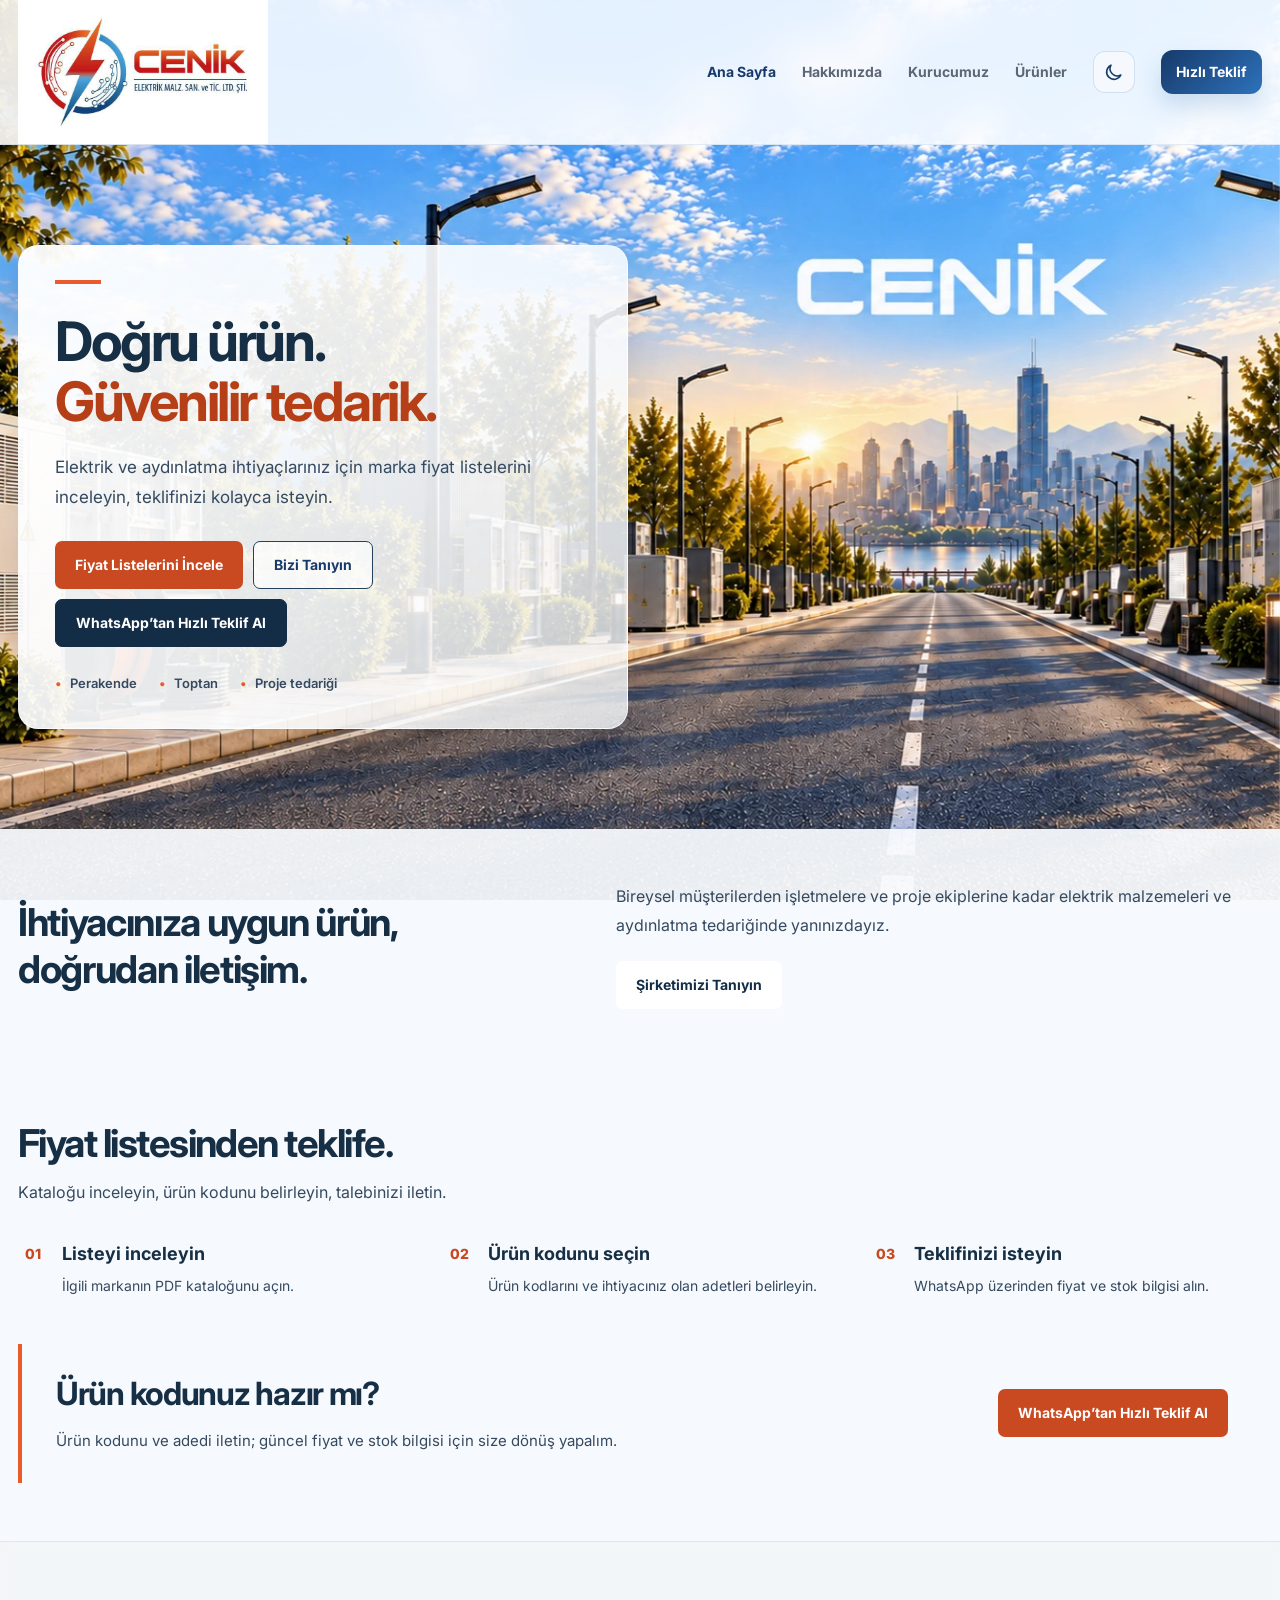
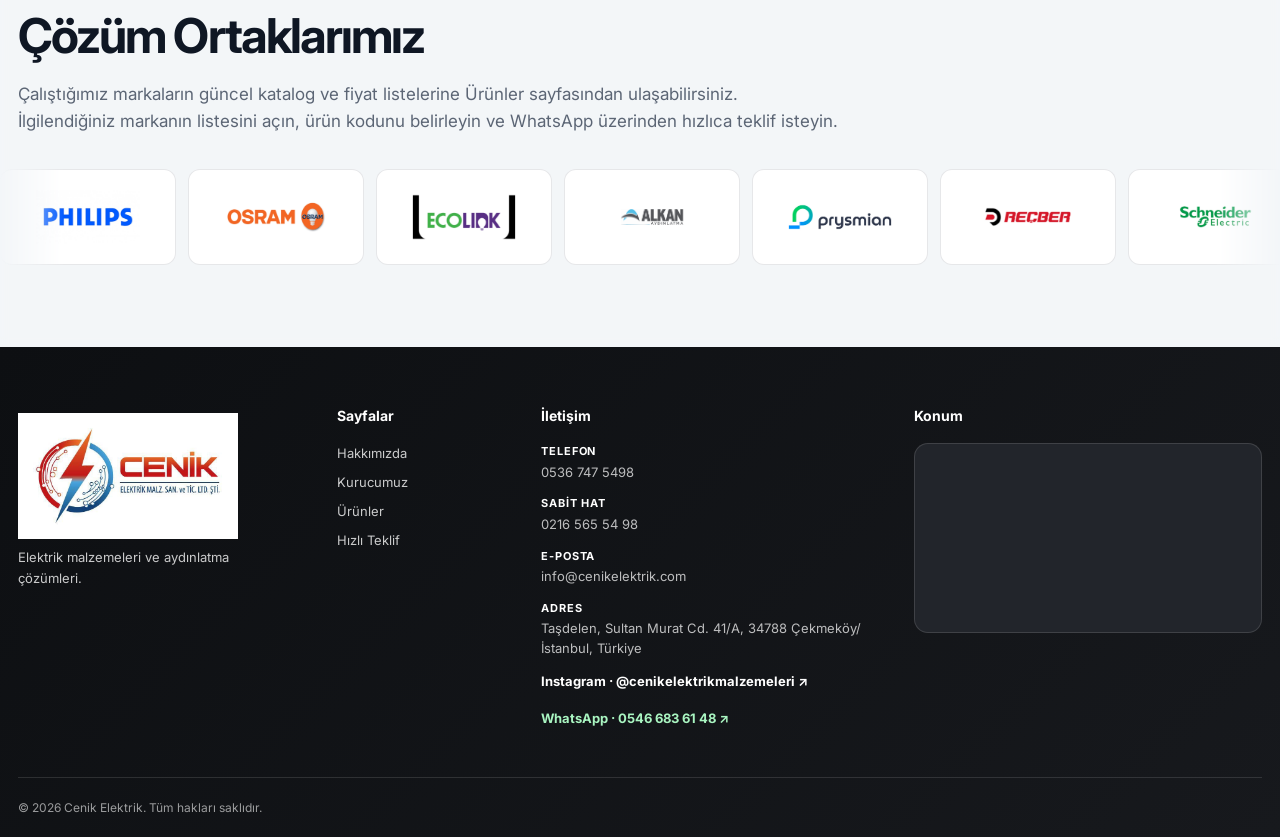
==== commit 2bbe683d: "favicon eklendi" ====
--- a/index.html
+++ b/index.html
@@ -1,11 +1,11 @@
 <!DOCTYPE html>
 <html lang="tr">
 <head>
-  <link rel="icon" href="/assets/image/logo.png">
   <meta charset="UTF-8">
   <meta name="viewport" content="width=device-width, initial-scale=1.0">
   <meta name="description" content="Cenik Elektrik kurumsal tanıtım, ürün kataloğu ve teklif talep sitesi.">
   <title>Cenik Elektrik | Elektrik ve Aydınlatma Çözümleri</title>
+  <link rel="icon" type="image/png" href="/assets/image/favicon.png">
   <link rel="preconnect" href="https://fonts.googleapis.com">
   <link rel="preconnect" href="https://fonts.gstatic.com" crossorigin>
   <link href="https://fonts.googleapis.com/css2?family=Inter:wght@400;500;600;700;800&display=swap" rel="stylesheet">
